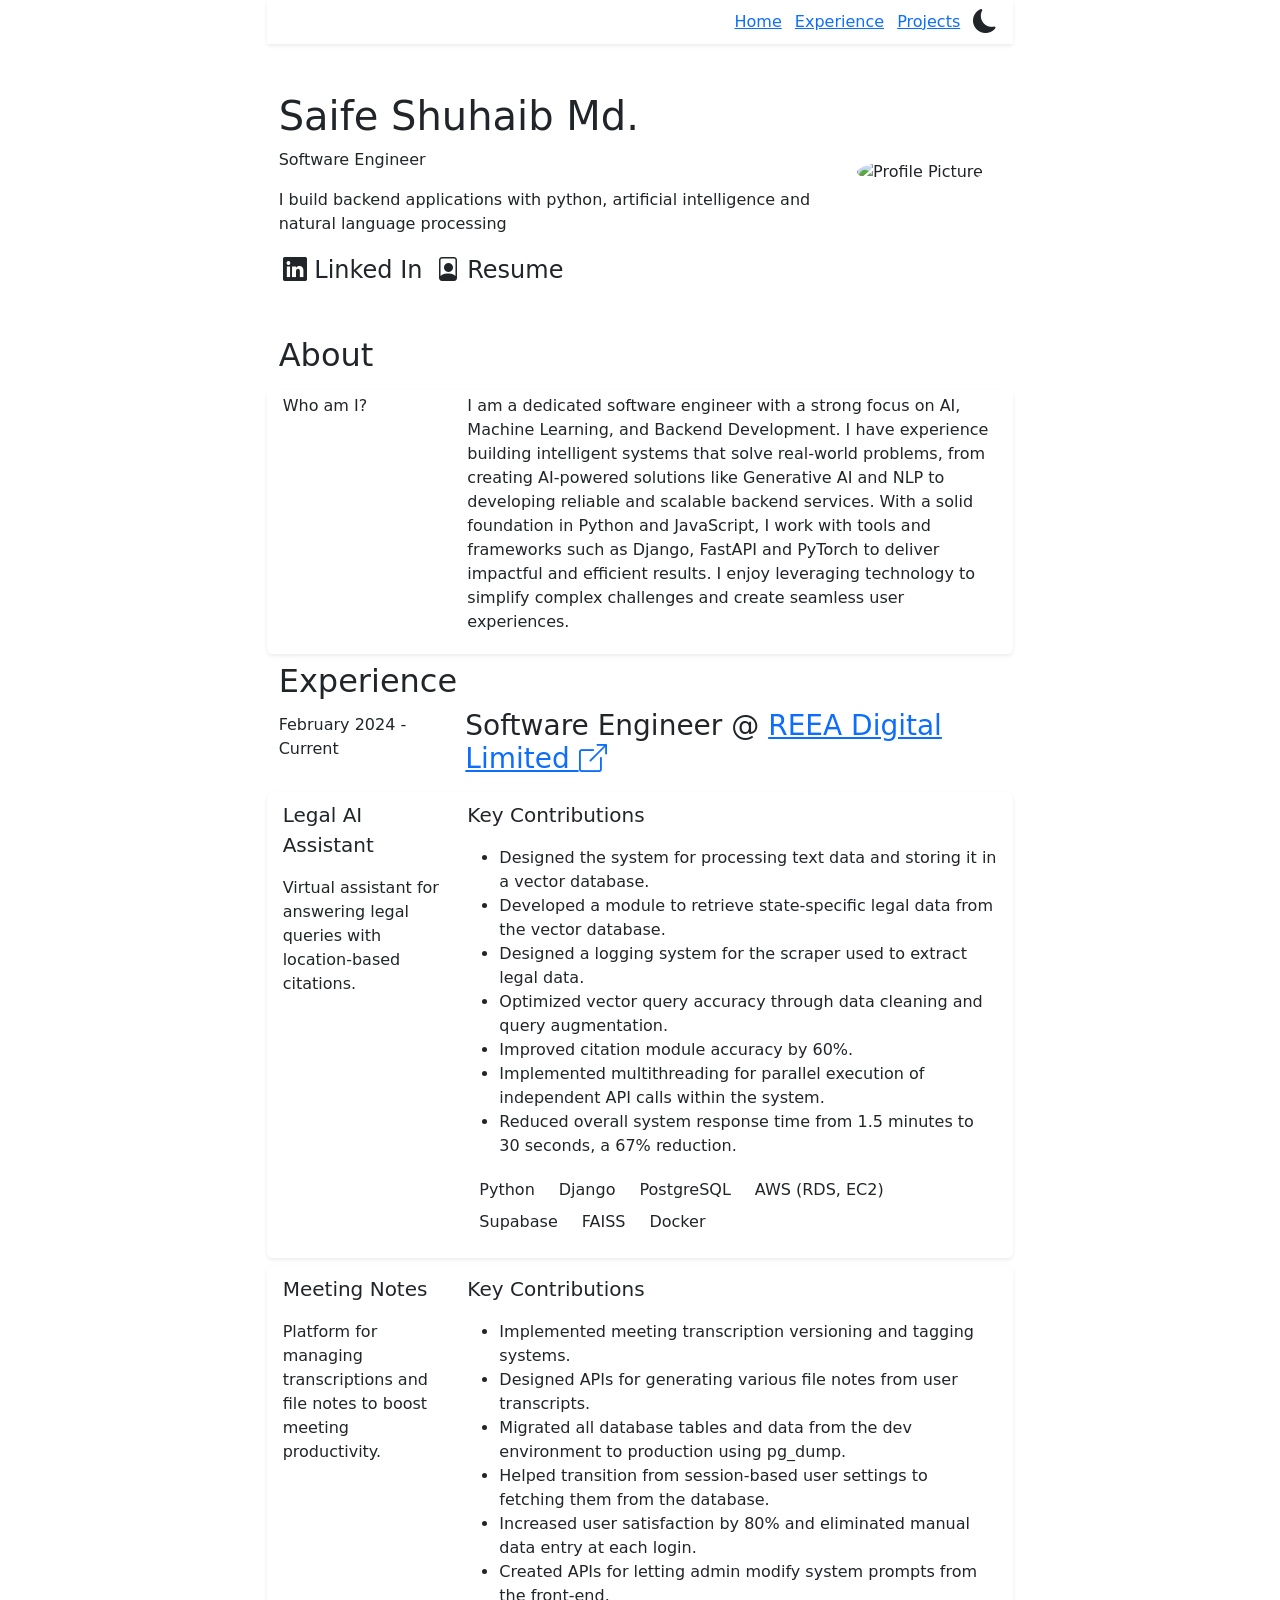
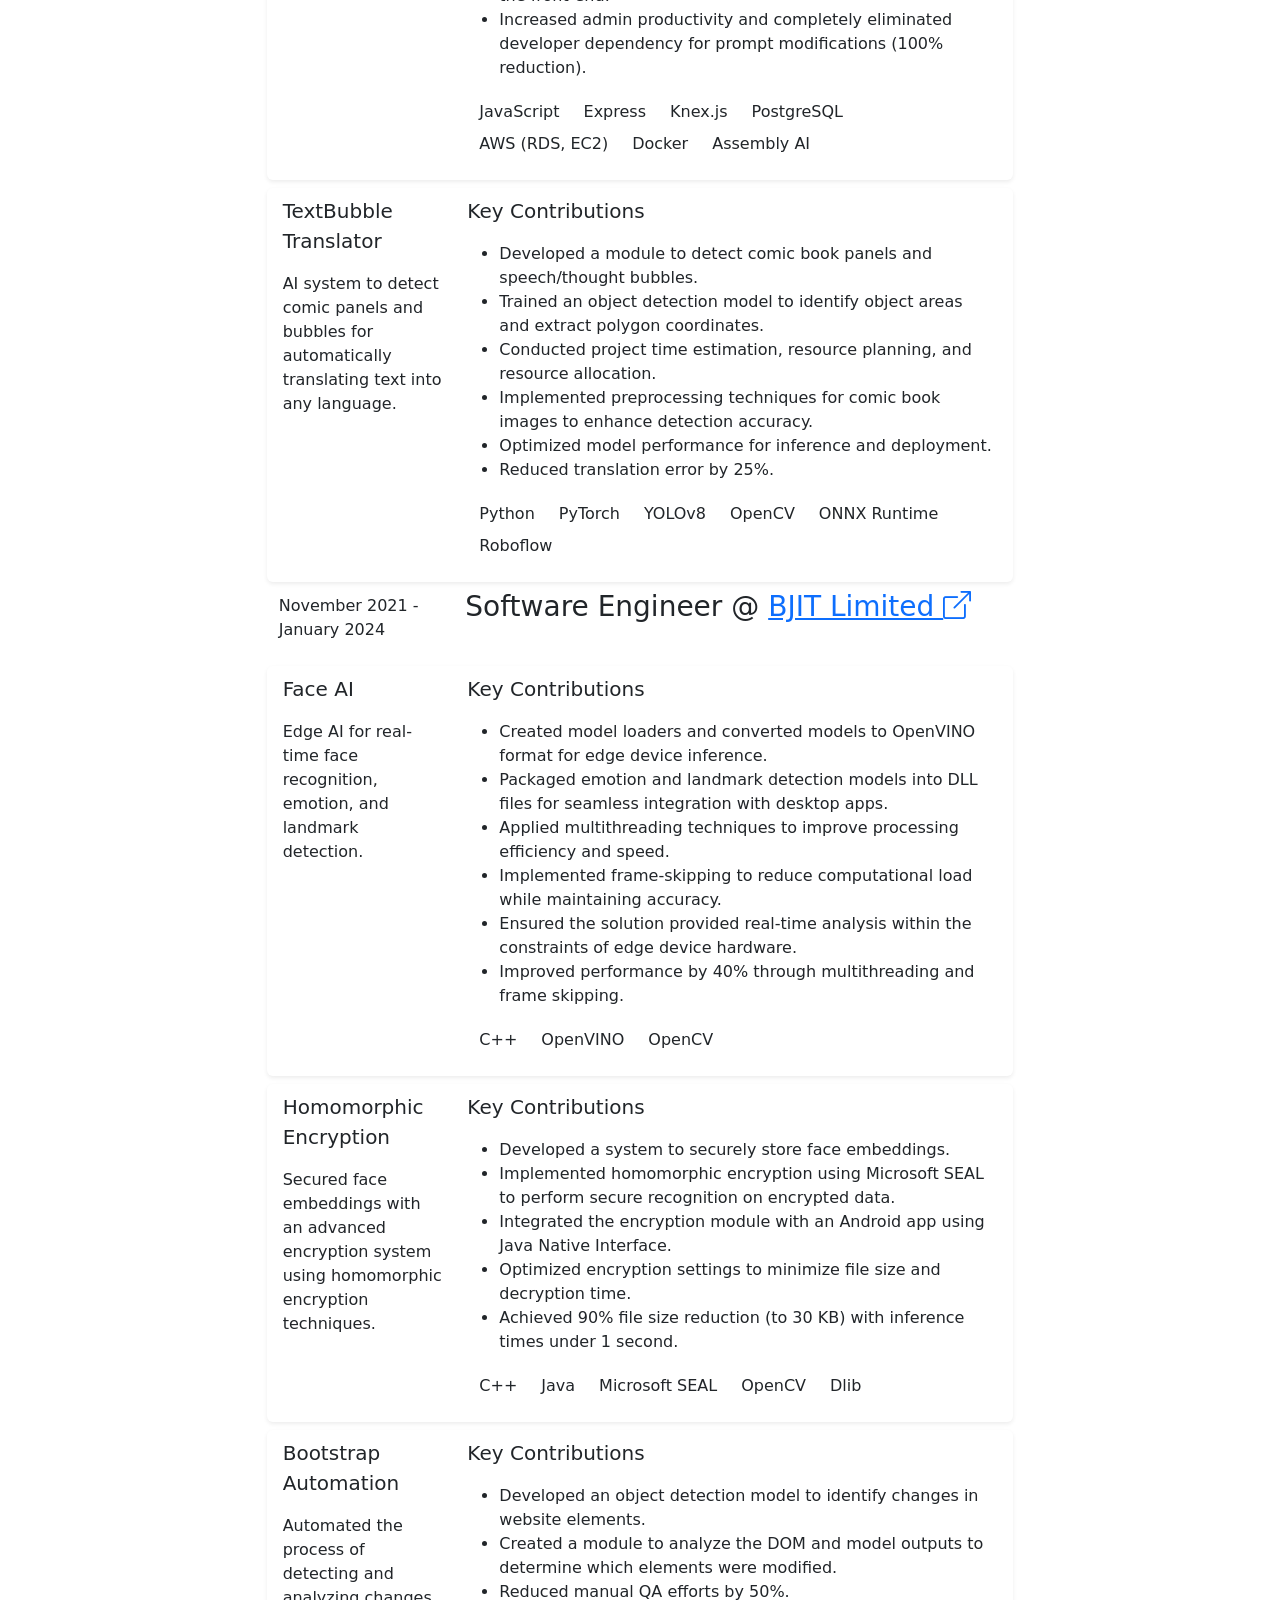
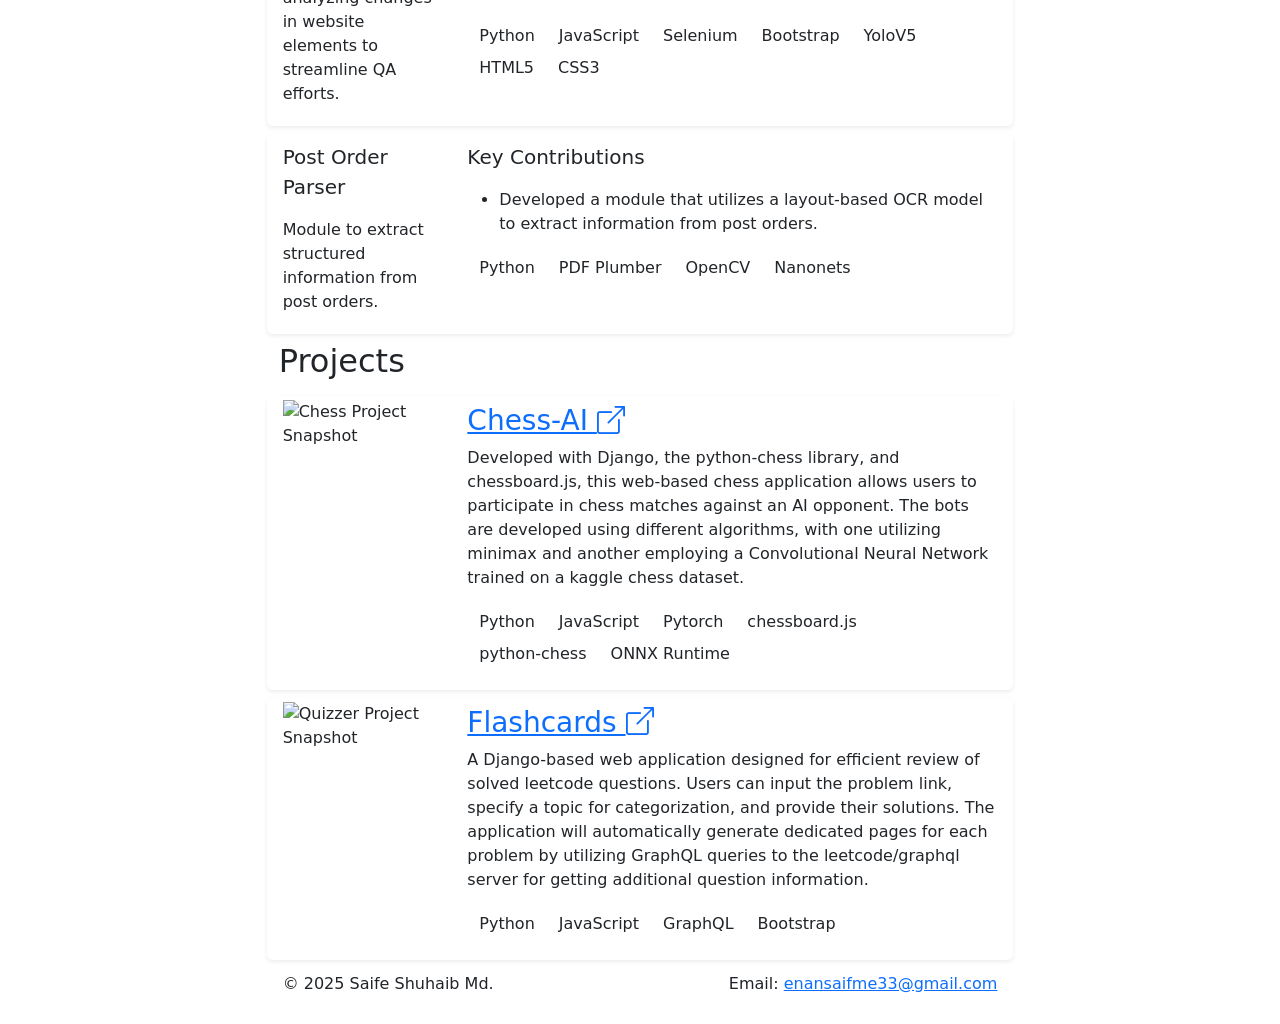
==== index.html @ 14e1316e "changed tech tags" ====
<!DOCTYPE html>
<html lang="en">

<head>
    <meta charset="UTF-8">
    <meta http-equiv="X-UA-Compatible" content="IE=edge">
    <meta name="viewport" content="width=device-width, initial-scale=1.0">
    <meta name="description" content="Saife Shuhaib Md. - Software Engineer specializing in backend applications, AI, and ML.">
    <meta name="keywords" content="Saife Shuhaib Md, Software Engineer, Python, AI, Machine Learning, Backend Development">
    <title>Saife Shuhaib Md.</title>
    <link rel="preconnect" href="https://fonts.googleapis.com">
    <link rel="preconnect" href="https://fonts.gstatic.com" crossorigin>
    <link href="https://fonts.googleapis.com/css2?family=Space+Grotesk:wght@300..700&display=swap" rel="stylesheet">
    <link href="https://cdn.jsdelivr.net/npm/bootstrap@5.3.0/dist/css/bootstrap.min.css" rel="stylesheet"
        integrity="sha384-9ndCyUaIbzAi2FUVXJi0CjmCapSmO7SnpJef0486qhLnuZ2cdeRhO02iuK6FUUVM" crossorigin="anonymous">
    <link rel="stylesheet" href="https://cdn.jsdelivr.net/npm/bootstrap-icons@1.11.3/font/bootstrap-icons.min.css">
    <link rel="stylesheet" href="static/css/main.css">
    <link rel="stylesheet" href="static/css/animations.css">
    <link rel="shortcut icon" type="image/png" href="static/img/favicon.ico" />
    <script defer src="static/js/app.js"></script>
</head>

<body>
    <div id="home" class="container-fluid col-xl-7">
        <nav class="row sticky-top sticky-nav shadow-sm text-end">
            <div>
                <a class="p-1 link-color link-style" href="#home">Home</a>
                <a class="p-1 link-color link-style" href="#experience">Experience</a>
                <a class="p-1 link-color link-style" href="#projects">Projects</a>
                <a class="p-1 btn border-0 fs-4 link-color" id="dark-side-toggle" titlle="Light Toggle"><i id="toggler-icon" class="bi bi-moon-fill"></i></a>
            </div>
        </nav>
        <!--Landing section-->
        <div class="row pt-5">
            <div class="col">
                <div class="container p-0 h-100 d-flex flex-column justify-content-center align-items-between">
                    <div class="text-start">
                        <h1>Saife Shuhaib Md.</h1>
                        <p>Software Engineer</p>
                        <p>I build backend applications with python, artificial intelligence and natural language processing</p>
                    </div>
                </div>
            </div>
            <div class="col-md-3 col-5">
                <div class="container p-0 h-100 d-flex justify-content-center align-items-center">
                    <div class="frame">
                        <div class="content blur-load" style="background-image: url('static/img/profileimage-min.jpg');">
                            <img src="static/img/profileimage.jpg" alt="Profile Picture" height="100%"
                                width="100%" class="rounded-circle">
                        </div>
                    </div>
                </div>
            </div>
        </div>
        <div class="row pb-5">
            <div>
                <a class="btn p-0 m-0 border-0 fs-4 link-color" href="https://www.linkedin.com/in/enansaif/"
                    title="Linked In"><span class="p-1 link-color link-style"><i
                            class="bi bi-linkedin"></i> Linked In</span></a>
                <a class="btn p-0 m-0 border-0 fs-4 link-color" href="static/pdf/resume.pdf" title="Resume"><span
                        class="p-1 link-color link-style"><i class="bi bi-file-person"></i> Resume</span></a>
            </div>
        </div>
        <div class="row text-start">
            <h2>About</h2>
        </div>
        <div class="row slidein-card rounded shadow-sm my-2 p-1">
            <div class="col-xl-3">
                <p>Who am I?</p>
            </div>
            <div class="col">
                <p>
                    I am a dedicated software engineer with a strong focus on AI, Machine Learning, and Backend Development. 
                    I have experience building intelligent systems that solve real-world problems, from creating AI-powered 
                    solutions like Generative AI and NLP to developing reliable and scalable backend services. With a solid 
                    foundation in Python and JavaScript, I work with tools and frameworks such as Django, FastAPI and PyTorch 
                    to deliver impactful and efficient results. I enjoy leveraging technology to simplify complex challenges 
                    and create seamless user experiences.
                </p>
            </div>
        </div>
        <div class="row text-start">
            <h2 id="experience">Experience</h2>
        </div>
        <div class="row">
            <div class="col-xl-3">
                <p class="pt-1">February 2024 - Current</p>
            </div>
            <div class="col">
                <h3>Software Engineer @ <a href="https://www.reea.net/" class="link-color link-style">REEA
                        Digital Limited <i class="bi bi-box-arrow-up-right"></i></a></h3>
            </div>
        </div>
        <div class="row slidein-card rounded shadow-sm my-2 p-1">
            <div class="col-xl-3">
                <p class="pt-1 lead"><b>Legal AI Assistant</b></p>
                <p>Virtual assistant for answering legal queries with location-based citations.</p>
            </div>
            <div class="col">
                <p class="pt-1 lead"><b>Key Contributions</b></p>
                <ul>
                    <li>Designed the system for processing text data and storing it in a vector database.</li>
                    <li>Developed a module to retrieve state-specific legal data from the vector database.</li>
                    <li>Designed a logging system for the scraper used to extract legal data.</li>
                    <li>Optimized vector query accuracy through data cleaning and query augmentation.</li>
                    <li>Improved citation module accuracy by 60%.</li>
                    <li>Implemented multithreading for parallel execution of independent API calls within the system.</li>
                    <li>Reduced overall system response time from 1.5 minutes to 30 seconds, a 67% reduction.</li>
                </ul>
                <ul class="p-0 list-unstyled d-flex flex-wrap">
                    <li class="rounded-item rounded-pill px-2 m-1">Python</li>
                    <li class="rounded-item rounded-pill px-2 m-1">Django</li>
                    <li class="rounded-item rounded-pill px-2 m-1">PostgreSQL</li>
                    <li class="rounded-item rounded-pill px-2 m-1">AWS (RDS, EC2)</li>
                    <li class="rounded-item rounded-pill px-2 m-1">Supabase</li>
                    <li class="rounded-item rounded-pill px-2 m-1">FAISS</li>
                    <li class="rounded-item rounded-pill px-2 m-1">Docker</li>
                </ul>
            </div>
        </div>
        <div class="row slidein-card rounded shadow-sm my-2 p-1">
            <div class="col-xl-3">
                <p class="pt-1 lead"><b>Meeting Notes</b></p>
                <p>Platform for managing transcriptions and file notes to boost meeting productivity.</p>
            </div>
            <div class="col">
                <p class="pt-1 lead"><b>Key Contributions</b></p>
                <ul>
                    <li>Implemented meeting transcription versioning and tagging systems.</li>
                    <li>Designed APIs for generating various file notes from user transcripts.</li>
                    <li>Migrated all database tables and data from the dev environment to production using pg_dump.</li>
                    <li>Helped transition from session-based user settings to fetching them from the database.</li>
                    <li>Increased user satisfaction by 80% and eliminated manual data entry at each login.</li>
                    <li>Created APIs for letting admin modify system prompts from the front-end.</li>
                    <li>Increased admin productivity and completely eliminated developer dependency for prompt modifications (100% reduction).</li>
                </ul>
                <ul class="p-0 list-unstyled d-flex flex-wrap">
                    <li class="rounded-item rounded-pill px-2 m-1">JavaScript</li>
                    <li class="rounded-item rounded-pill px-2 m-1">Express</li>
                    <li class="rounded-item rounded-pill px-2 m-1">Knex.js</li>
                    <li class="rounded-item rounded-pill px-2 m-1">PostgreSQL</li>
                    <li class="rounded-item rounded-pill px-2 m-1">AWS (RDS, EC2)</li>
                    <li class="rounded-item rounded-pill px-2 m-1">Docker</li>
                    <li class="rounded-item rounded-pill px-2 m-1">Assembly AI</li>
                </ul>
            </div>
        </div>
        <div class="row slidein-card rounded shadow-sm my-2 p-1">
            <div class="col-xl-3">
                <p class="pt-1 lead"><b>TextBubble Translator</b></p>
                <p>AI system to detect comic panels and bubbles for automatically translating text into any language.</p>
            </div>
            <div class="col">
                <p class="pt-1 lead"><b>Key Contributions</b></p>
                <ul>
                    <li>Developed a module to detect comic book panels and speech/thought bubbles.</li>
                    <li>Trained an object detection model to identify object areas and extract polygon coordinates.</li>
                    <li>Conducted project time estimation, resource planning, and resource allocation.</li>
                    <li>Implemented preprocessing techniques for comic book images to enhance detection accuracy.</li>
                    <li>Optimized model performance for inference and deployment.</li>
                    <li>Reduced translation error by 25%.</li>
                </ul>
                <ul class="p-0 list-unstyled d-flex flex-wrap">
                    <li class="rounded-item rounded-pill px-2 m-1">Python</li>
                    <li class="rounded-item rounded-pill px-2 m-1">PyTorch</li>
                    <li class="rounded-item rounded-pill px-2 m-1">YOLOv8</li>
                    <li class="rounded-item rounded-pill px-2 m-1">OpenCV</li>
                    <li class="rounded-item rounded-pill px-2 m-1">ONNX Runtime</li>
                    <li class="rounded-item rounded-pill px-2 m-1">Roboflow</li>
                </ul>
            </div>
        </div>
        <div class="row">
            <div class="col-xl-3">
                <p class="pt-1">November 2021 - January 2024</p>
            </div>
            <div class="col">
                <h3>Software Engineer @ <a href="https://bjitgroup.com/" class="link-color link-style">BJIT
                        Limited <i class="bi bi-box-arrow-up-right"></i></a></h3>
            </div>
        </div>
        <div class="row slidein-card rounded shadow-sm my-2 p-1">
            <div class="col-xl-3">
                <p class="pt-1 lead"><b>Face AI</b></p>
                <p>Edge AI for real-time face recognition, emotion, and landmark detection.</p>
            </div>
            <div class="col">
                <p class="pt-1 lead"><b>Key Contributions</b></p>
                <ul>
                    <li>Created model loaders and converted models to OpenVINO format for edge device inference.</li>
                    <li>Packaged emotion and landmark detection models into DLL files for seamless integration with desktop apps.</li>
                    <li>Applied multithreading techniques to improve processing efficiency and speed.</li>
                    <li>Implemented frame-skipping to reduce computational load while maintaining accuracy.</li>
                    <li>Ensured the solution provided real-time analysis within the constraints of edge device hardware.</li>
                    <li>Improved performance by 40% through multithreading and frame skipping.</li>
                </ul>
                <ul class="p-0 list-unstyled d-flex flex-wrap">
                    <li class="rounded-item rounded-pill px-2 m-1">C++</li>
                    <li class="rounded-item rounded-pill px-2 m-1">OpenVINO</li>
                    <li class="rounded-item rounded-pill px-2 m-1">OpenCV</li>
                </ul>
            </div>
        </div>
        <div class="row slidein-card rounded shadow-sm my-2 p-1">
            <div class="col-xl-3">
                <p class="pt-1 lead"><b>Homomorphic Encryption</b></p>
                <p>Secured face embeddings with an advanced encryption system using homomorphic encryption techniques.</p>
            </div>
            <div class="col">
                <p class="pt-1 lead"><b>Key Contributions</b></p>
                <ul>
                    <li>Developed a system to securely store face embeddings.</li>
                    <li>Implemented homomorphic encryption using Microsoft SEAL to perform secure recognition on encrypted data.</li>
                    <li>Integrated the encryption module with an Android app using Java Native Interface.</li>
                    <li>Optimized encryption settings to minimize file size and decryption time.</li>
                    <li>Achieved 90% file size reduction (to 30 KB) with inference times under 1 second.</li>
                </ul>
                <ul class="p-0 list-unstyled d-flex flex-wrap">
                    <li class="rounded-item rounded-pill px-2 m-1">C++</li>
                    <li class="rounded-item rounded-pill px-2 m-1">Java</li>
                    <li class="rounded-item rounded-pill px-2 m-1">Microsoft SEAL</li>
                    <li class="rounded-item rounded-pill px-2 m-1">OpenCV</li>
                    <li class="rounded-item rounded-pill px-2 m-1">Dlib</li>
                </ul>
            </div>
        </div>
        <div class="row slidein-card rounded shadow-sm my-2 p-1">
            <div class="col-xl-3">
                <p class="pt-1 lead"><b>Bootstrap Automation</b></p>
                <p>Automated the process of detecting and analyzing changes in website elements to streamline QA efforts.</p>
            </div>
            <div class="col">
                <p class="pt-1 lead"><b>Key Contributions</b></p>
                <ul>
                    <li>Developed an object detection model to identify changes in website elements.</li>
                    <li>Created a module to analyze the DOM and model outputs to determine which elements were modified.</li>
                    <li>Reduced manual QA efforts by 50%.</li>
                </ul>
                <ul class="p-0 list-unstyled d-flex flex-wrap">
                    <li class="rounded-item rounded-pill px-2 m-1">Python</li>
                    <li class="rounded-item rounded-pill px-2 m-1">JavaScript</li>
                    <li class="rounded-item rounded-pill px-2 m-1">Selenium</li>
                    <li class="rounded-item rounded-pill px-2 m-1">Bootstrap</li>
                    <li class="rounded-item rounded-pill px-2 m-1">YoloV5</li>
                    <li class="rounded-item rounded-pill px-2 m-1">HTML5</li>
                    <li class="rounded-item rounded-pill px-2 m-1">CSS3</li>
                </ul>
            </div>
        </div>
        <div class="row slidein-card rounded shadow-sm my-2 p-1">
            <div class="col-xl-3">
                <p class="pt-1 lead"><b>Post Order Parser</b></p>
                <p>Module to extract structured information from post orders.</p>
            </div>
            <div class="col">
                <p class="pt-1 lead"><b>Key Contributions</b></p>
                <ul>
                    <li>Developed a module that utilizes a layout-based OCR model to extract information from post orders.</li>
                </ul>
                <ul class="p-0 list-unstyled d-flex flex-wrap">
                    <li class="rounded-item rounded-pill px-2 m-1">Python</li>
                    <li class="rounded-item rounded-pill px-2 m-1">PDF Plumber</li>
                    <li class="rounded-item rounded-pill px-2 m-1">OpenCV</li>
                    <li class="rounded-item rounded-pill px-2 m-1">Nanonets</li>
                </ul>
            </div>
        </div>    
        <div class="row text-start">
            <h2 id="projects">Projects</h2>
        </div>
        <div class="row slidein-card rounded shadow-sm my-2 p-1">
            <div class="col-sm-3">
                <img src="static/img/chessboard.png" alt="Chess Project Snapshot" width="100%"
                    height="auto">
            </div>
            <div class="col">
                <h3 class="pt-1"><a class="link-color link-style" href="https://github.com/enansaif/chess_project">Chess-AI <i
                            class="bi bi-box-arrow-up-right"></i></a></h3>
                <p>
                    Developed with Django, the python-chess library, and chessboard.js, this web-based chess application
                    allows users to participate in chess matches against an AI opponent. The bots are developed using
                    different algorithms, with one utilizing minimax and another employing a Convolutional Neural
                    Network trained on a kaggle chess dataset.
                </p>
                <ul class="p-0 list-unstyled d-flex flex-wrap">
                    <li class="rounded-item rounded-pill px-2 m-1">Python</li>
                    <li class="rounded-item rounded-pill px-2 m-1">JavaScript</li>
                    <li class="rounded-item rounded-pill px-2 m-1">Pytorch</li>
                    <li class="rounded-item rounded-pill px-2 m-1">chessboard.js</li>
                    <li class="rounded-item rounded-pill px-2 m-1">python-chess</li>
                    <li class="rounded-item rounded-pill px-2 m-1">ONNX Runtime</li>
                </ul>
            </div>
        </div>
        <div class="row slidein-card rounded shadow-sm my-2 p-1">
            <div class="col-sm-3">
                <img src="static/img/leetquizzer.png" alt="Quizzer Project Snapshot" width="100%"
                    height="auto">
            </div>
            <div class="col">
                <h3 class="pt-1"><a class="link-color link-style" href="https://github.com/enansaif/flashcards">Flashcards <i
                            class="bi bi-box-arrow-up-right"></i></a></h3>
                <p>
                    A Django-based web application designed for efficient review of solved leetcode questions. Users can
                    input the problem link, specify a topic for categorization, and provide their solutions. The
                    application will automatically generate dedicated pages for each problem by utilizing GraphQL
                    queries to the leetcode/graphql server for getting additional question information.
                </p>
                <ul class="p-0 list-unstyled d-flex flex-wrap">
                    <li class="rounded-item rounded-pill px-2 m-1">Python</li>
                    <li class="rounded-item rounded-pill px-2 m-1">JavaScript</li>
                    <li class="rounded-item rounded-pill px-2 m-1">GraphQL</li>
                    <li class="rounded-item rounded-pill px-2 m-1">Bootstrap</li>
                </ul>
            </div>
        </div>
        <footer class="d-flex justify-content-between align-items-center flex-wrap my-2 p-1">
            <p>&copy; 2025 Saife Shuhaib Md.</p>
            <p>
              Email: <a class="link-color link-style" href="mailto:enansaifme33@gmail.com">enansaifme33@gmail.com</a>
            </p>
          </footer>
    </div>
</body>
</html>
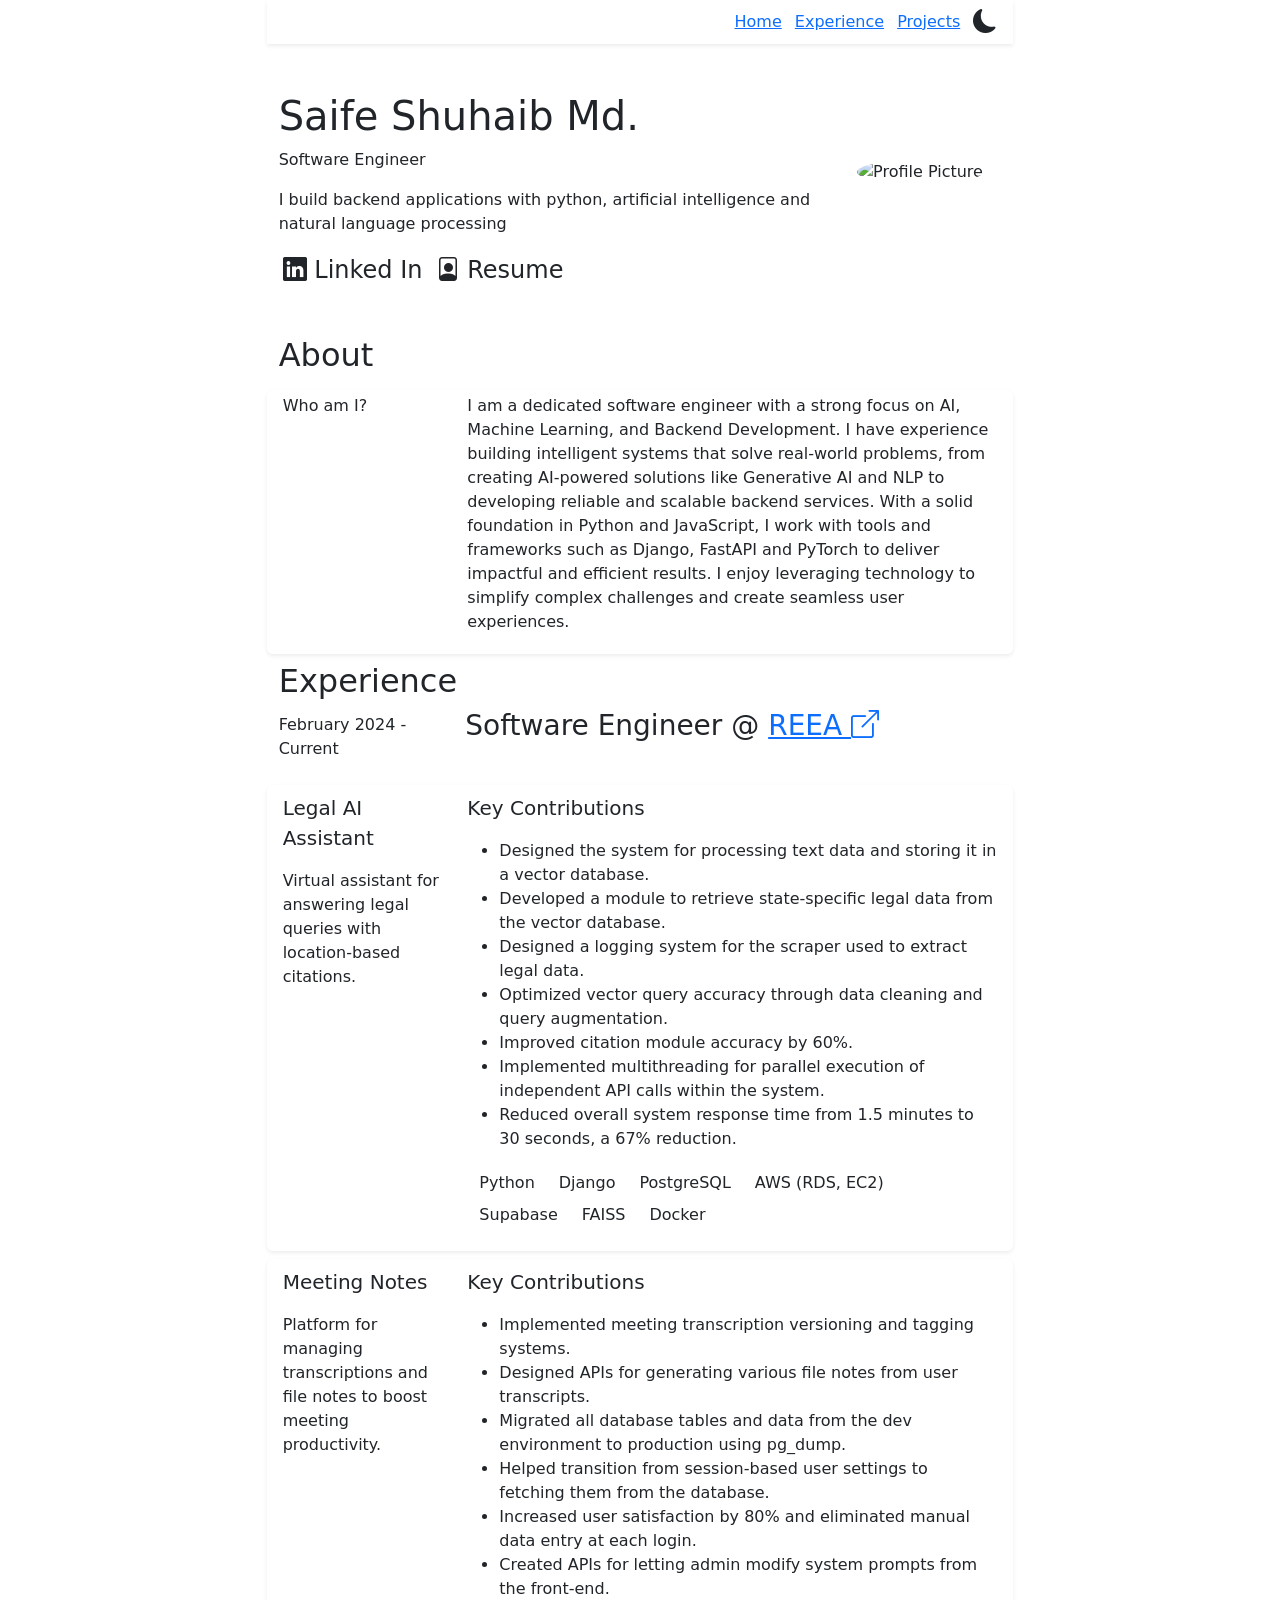
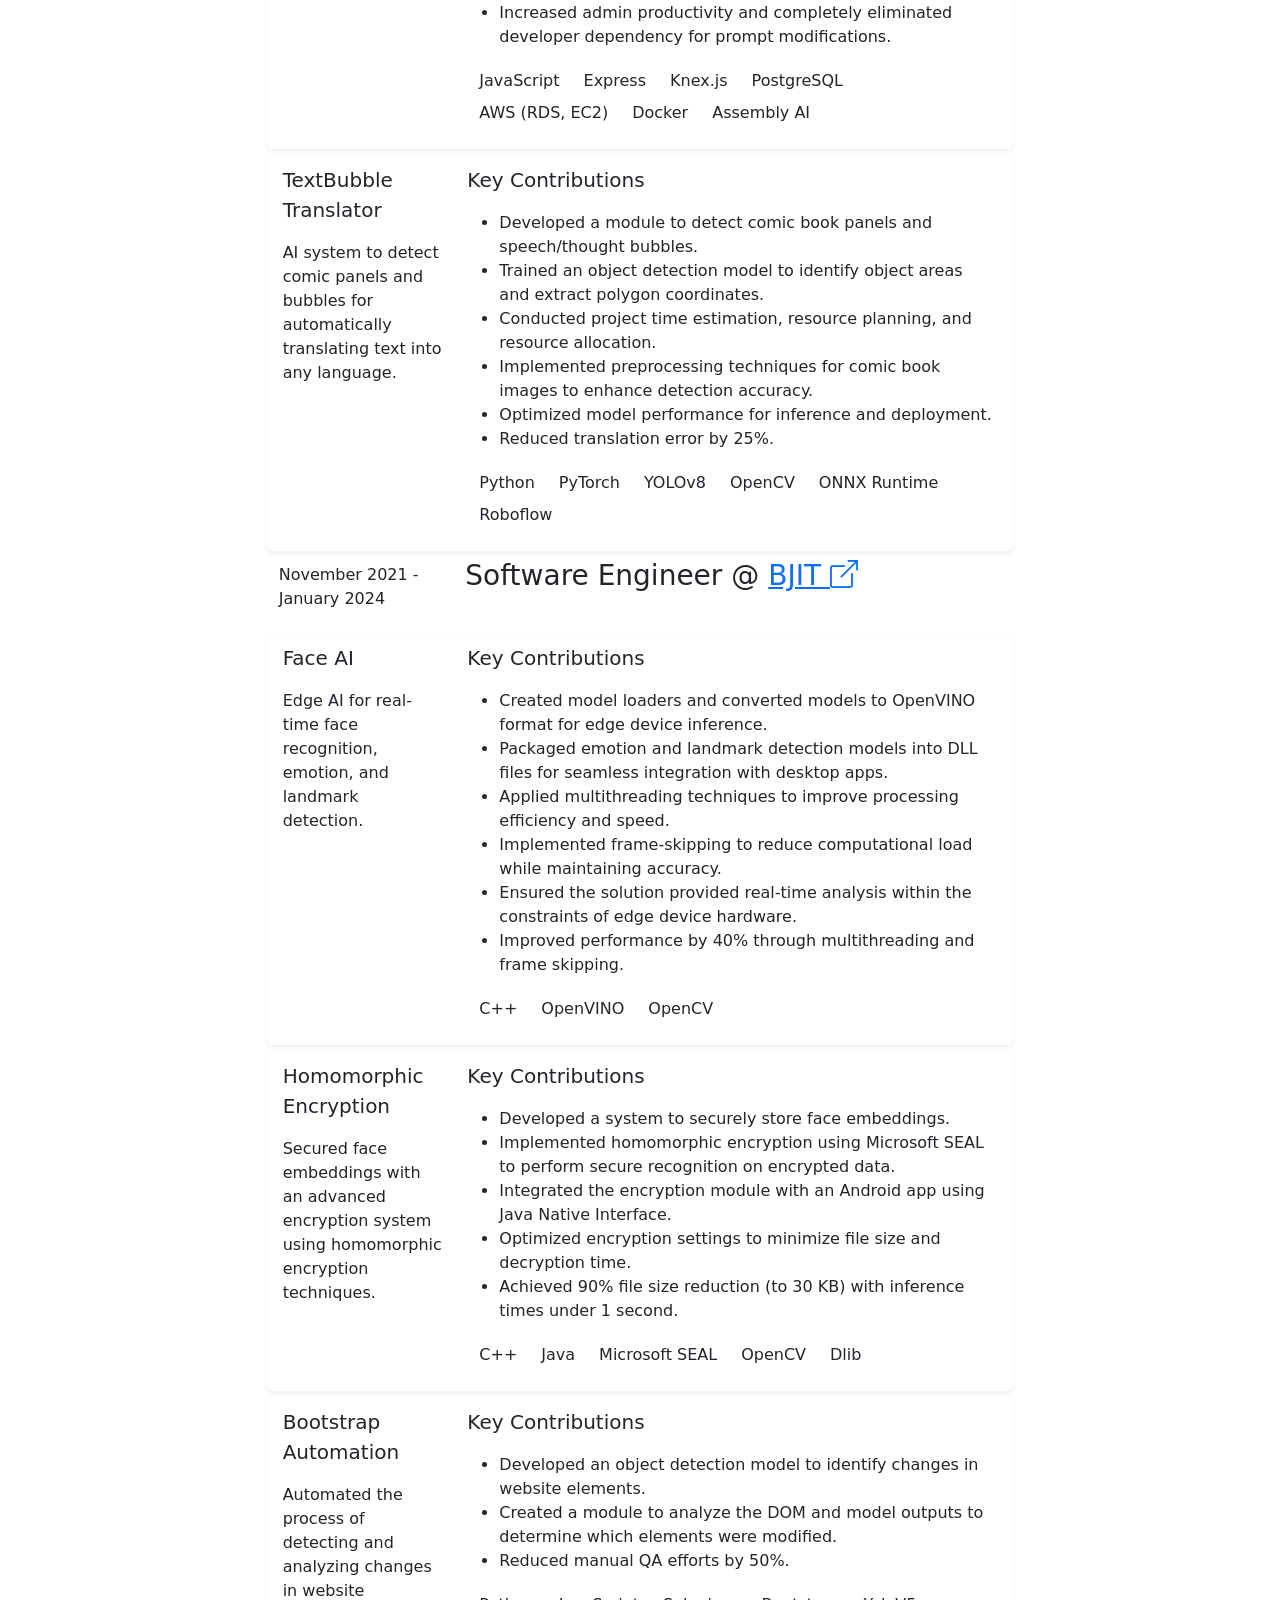
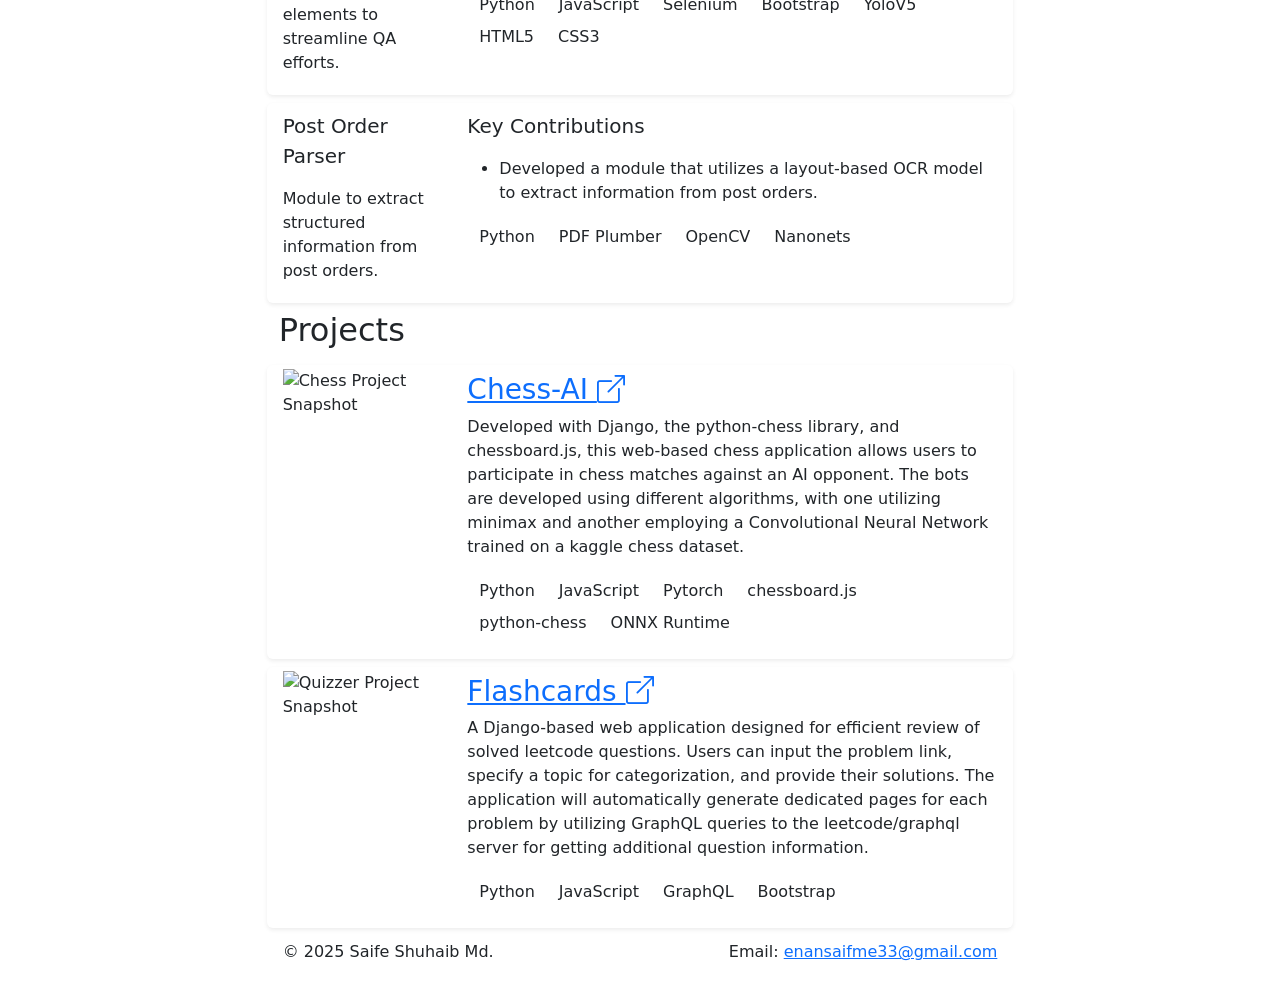
==== commit f909076a: "changed company names to short form" ====
--- a/index.html
+++ b/index.html
@@ -70,11 +70,11 @@
             </div>
             <div class="col">
                 <p>
-                    I am a dedicated software engineer with a strong focus on AI, Machine Learning, and Backend Development. 
-                    I have experience building intelligent systems that solve real-world problems, from creating AI-powered 
-                    solutions like Generative AI and NLP to developing reliable and scalable backend services. With a solid 
-                    foundation in Python and JavaScript, I work with tools and frameworks such as Django, FastAPI and PyTorch 
-                    to deliver impactful and efficient results. I enjoy leveraging technology to simplify complex challenges 
+                    I am a dedicated software engineer with a strong focus on AI, Machine Learning, and Backend Development.
+                    I have experience building intelligent systems that solve real-world problems, from creating AI-powered
+                    solutions like Generative AI and NLP to developing reliable and scalable backend services. With a solid
+                    foundation in Python and JavaScript, I work with tools and frameworks such as Django, FastAPI and PyTorch
+                    to deliver impactful and efficient results. I enjoy leveraging technology to simplify complex challenges
                     and create seamless user experiences.
                 </p>
             </div>
@@ -88,7 +88,7 @@
             </div>
             <div class="col">
                 <h3>Software Engineer @ <a href="https://www.reea.net/" class="link-color link-style">REEA
-                        Digital Limited <i class="bi bi-box-arrow-up-right"></i></a></h3>
+                    <i class="bi bi-box-arrow-up-right"></i></a></h3>
             </div>
         </div>
         <div class="row slidein-card rounded shadow-sm my-2 p-1">
@@ -132,7 +132,7 @@
                     <li>Helped transition from session-based user settings to fetching them from the database.</li>
                     <li>Increased user satisfaction by 80% and eliminated manual data entry at each login.</li>
                     <li>Created APIs for letting admin modify system prompts from the front-end.</li>
-                    <li>Increased admin productivity and completely eliminated developer dependency for prompt modifications (100% reduction).</li>
+                    <li>Increased admin productivity and completely eliminated developer dependency for prompt modifications.</li>
                 </ul>
                 <ul class="p-0 list-unstyled d-flex flex-wrap">
                     <li class="rounded-item rounded-pill px-2 m-1">JavaScript</li>
@@ -176,7 +176,7 @@
             </div>
             <div class="col">
                 <h3>Software Engineer @ <a href="https://bjitgroup.com/" class="link-color link-style">BJIT
-                        Limited <i class="bi bi-box-arrow-up-right"></i></a></h3>
+                    <i class="bi bi-box-arrow-up-right"></i></a></h3>
             </div>
         </div>
         <div class="row slidein-card rounded shadow-sm my-2 p-1">
@@ -264,7 +264,7 @@
                     <li class="rounded-item rounded-pill px-2 m-1">Nanonets</li>
                 </ul>
             </div>
-        </div>    
+        </div>
         <div class="row text-start">
             <h2 id="projects">Projects</h2>
         </div>
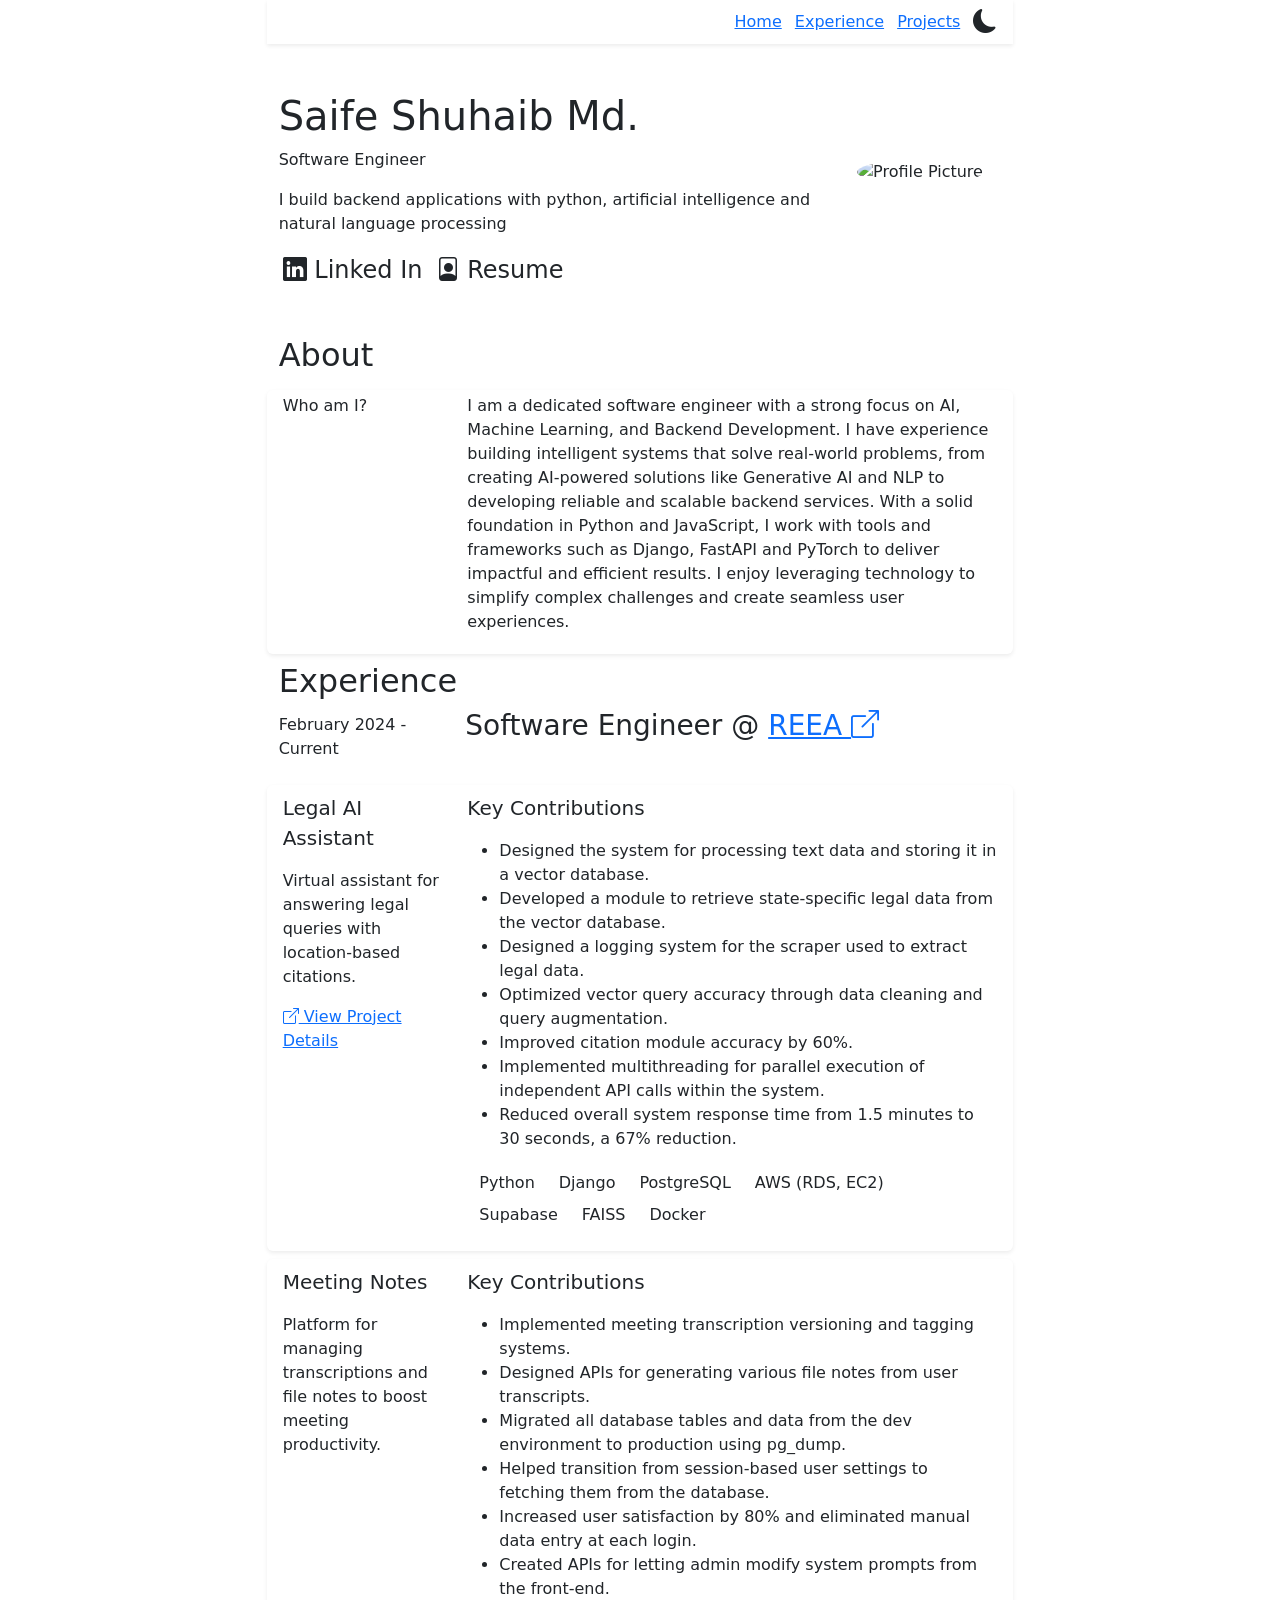
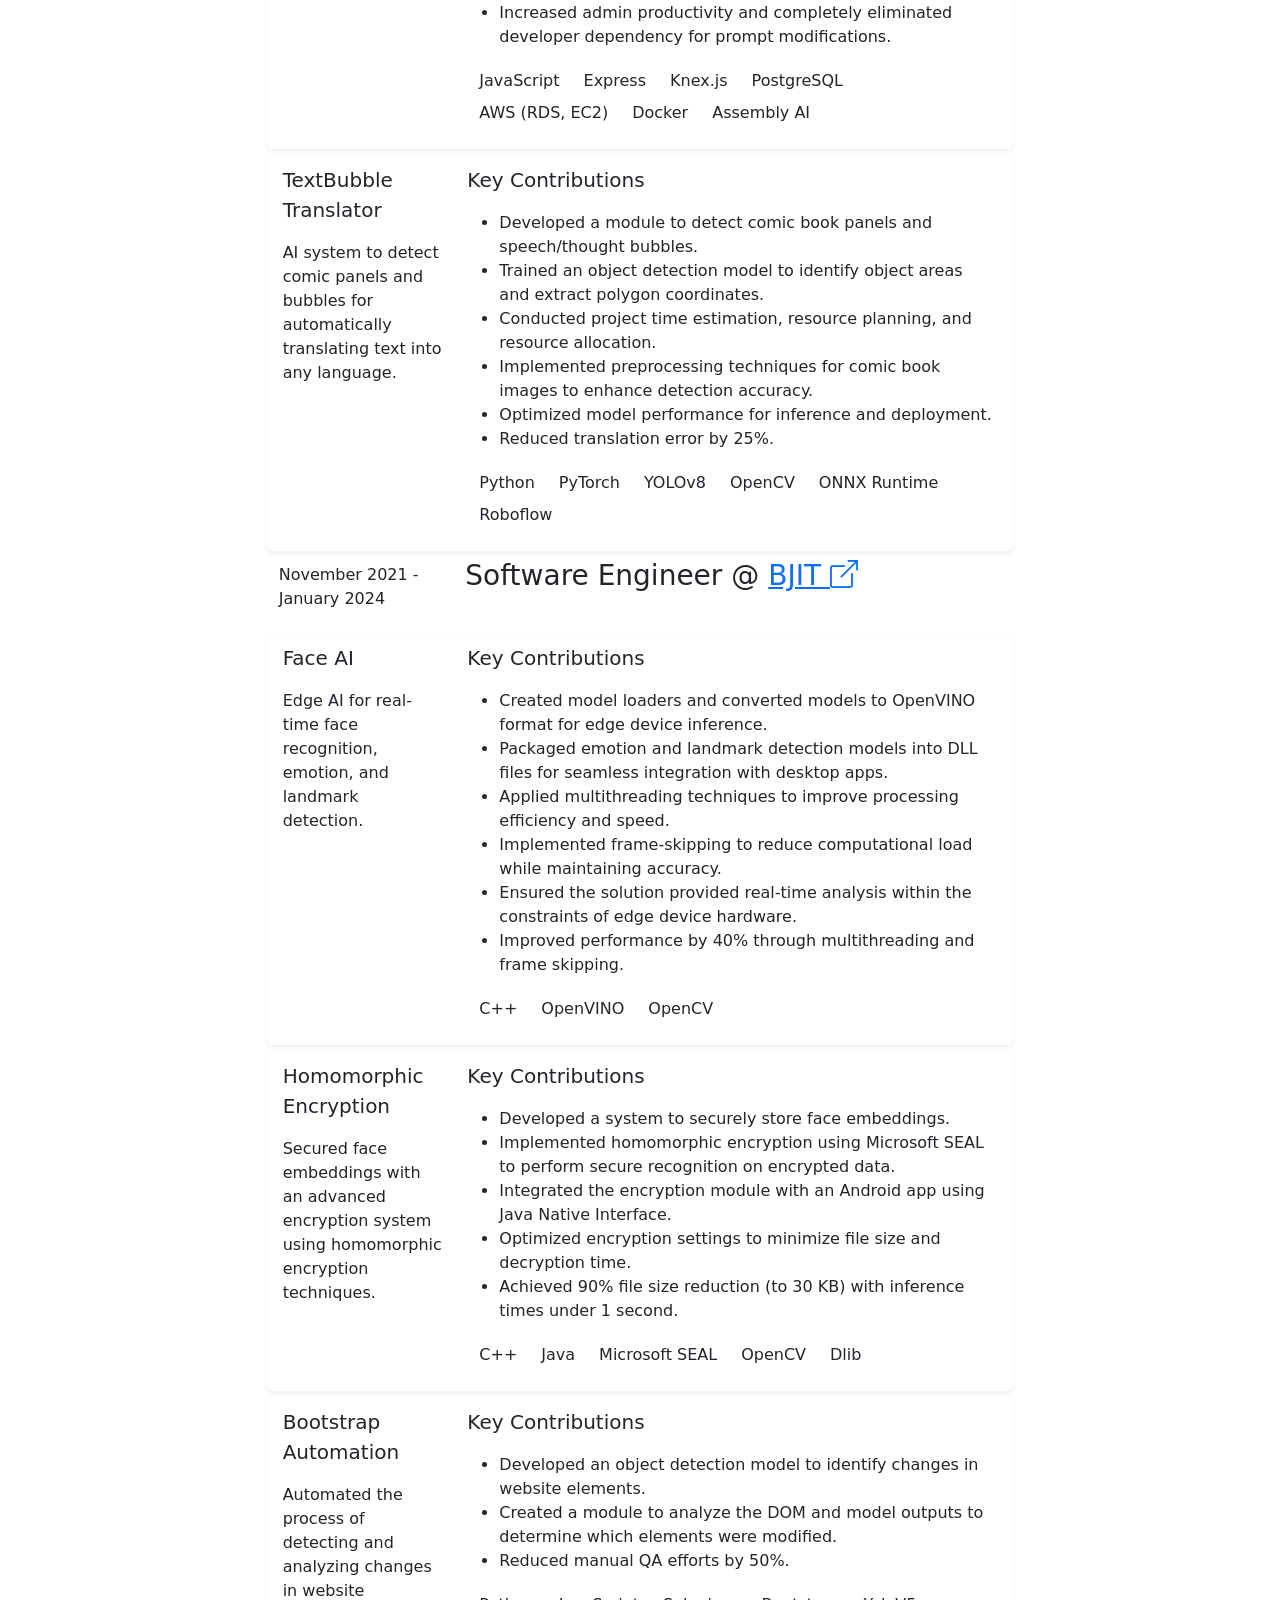
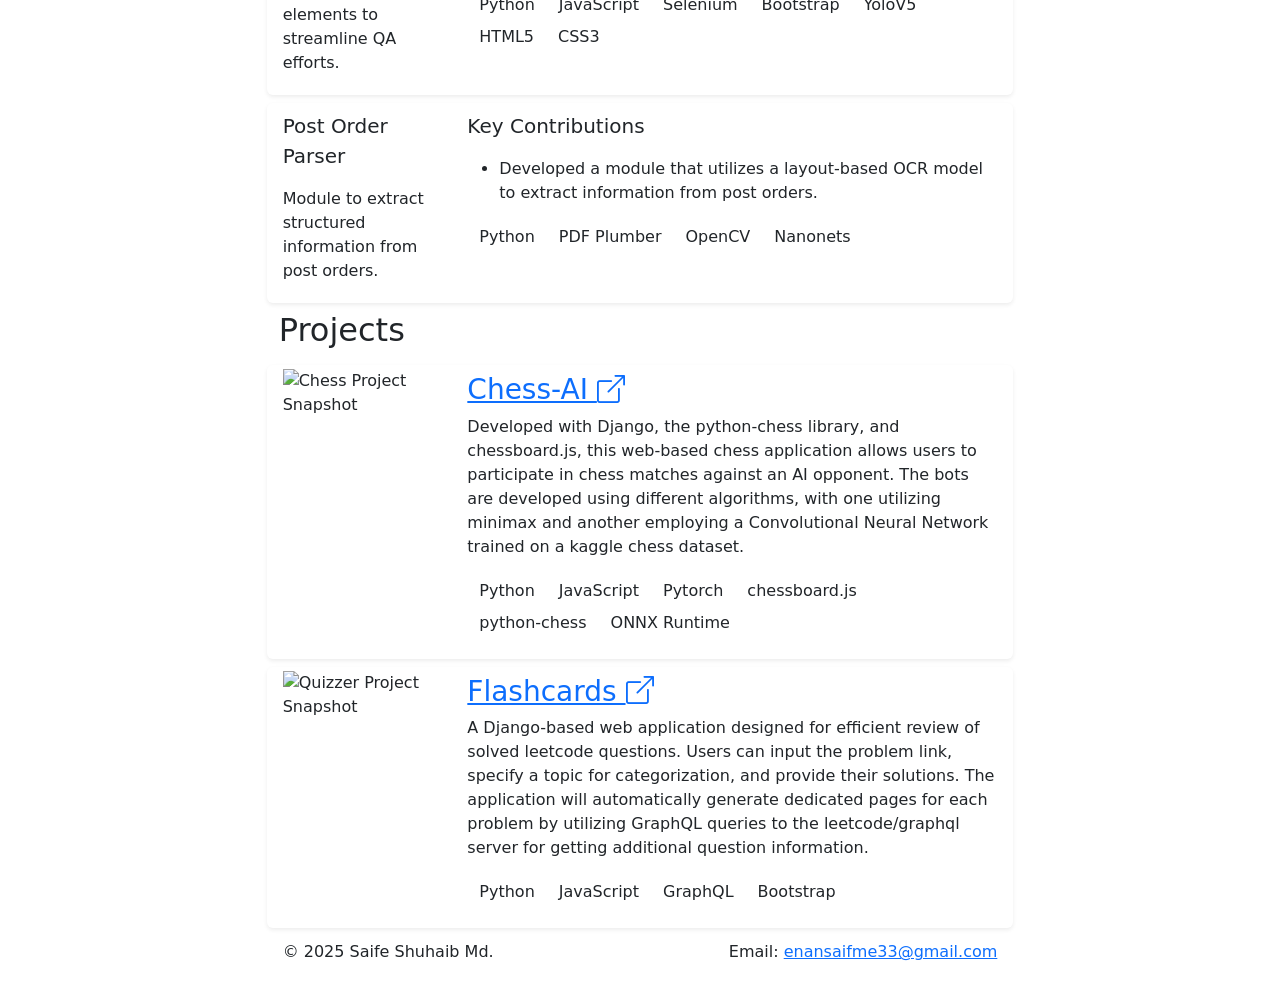
==== commit 31ad45c1: "added project details for legal ai" ====
--- a/index.html
+++ b/index.html
@@ -95,6 +95,9 @@
             <div class="col-xl-3">
                 <p class="pt-1 lead"><b>Legal AI Assistant</b></p>
                 <p>Virtual assistant for answering legal queries with location-based citations.</p>
+                <a href="project-legalai.html" class="link-color link-style">
+                    <i class="bi bi-box-arrow-up-right"></i> View Project Details
+                </a>
             </div>
             <div class="col">
                 <p class="pt-1 lead"><b>Key Contributions</b></p>
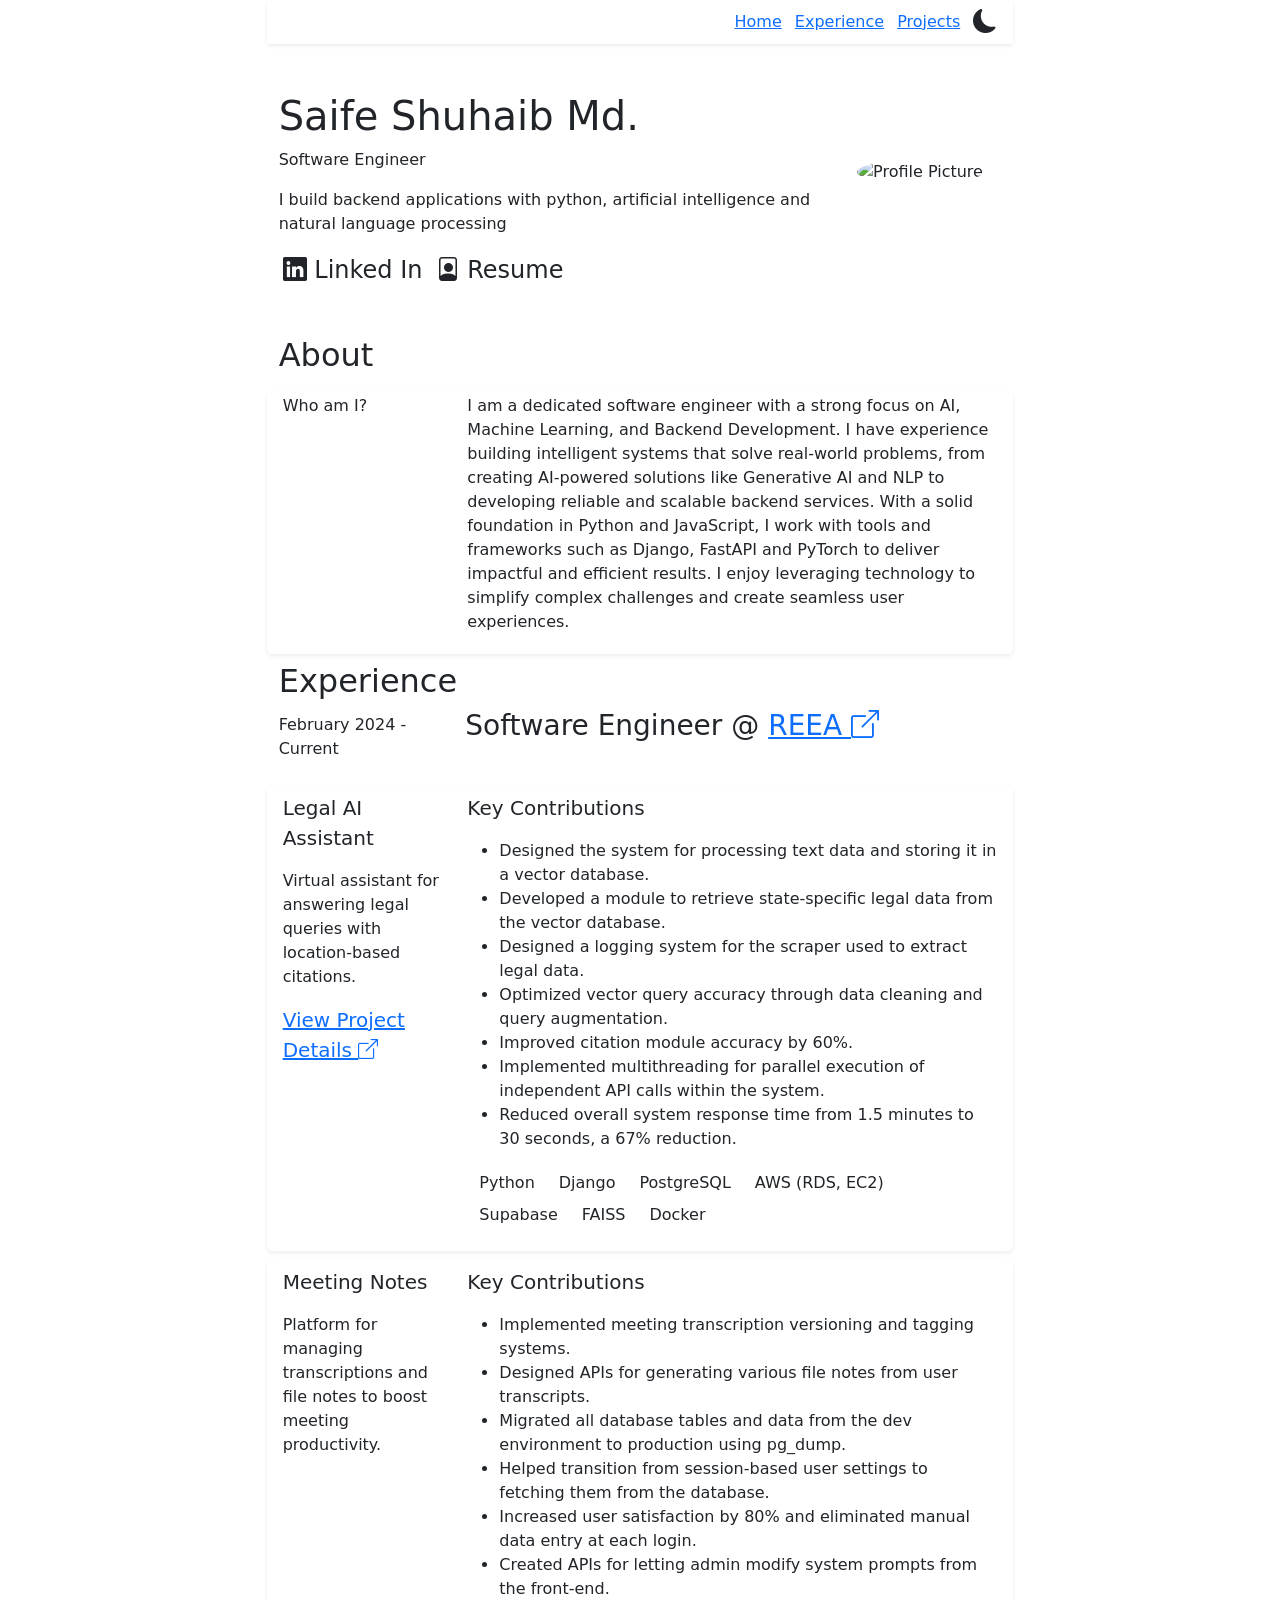
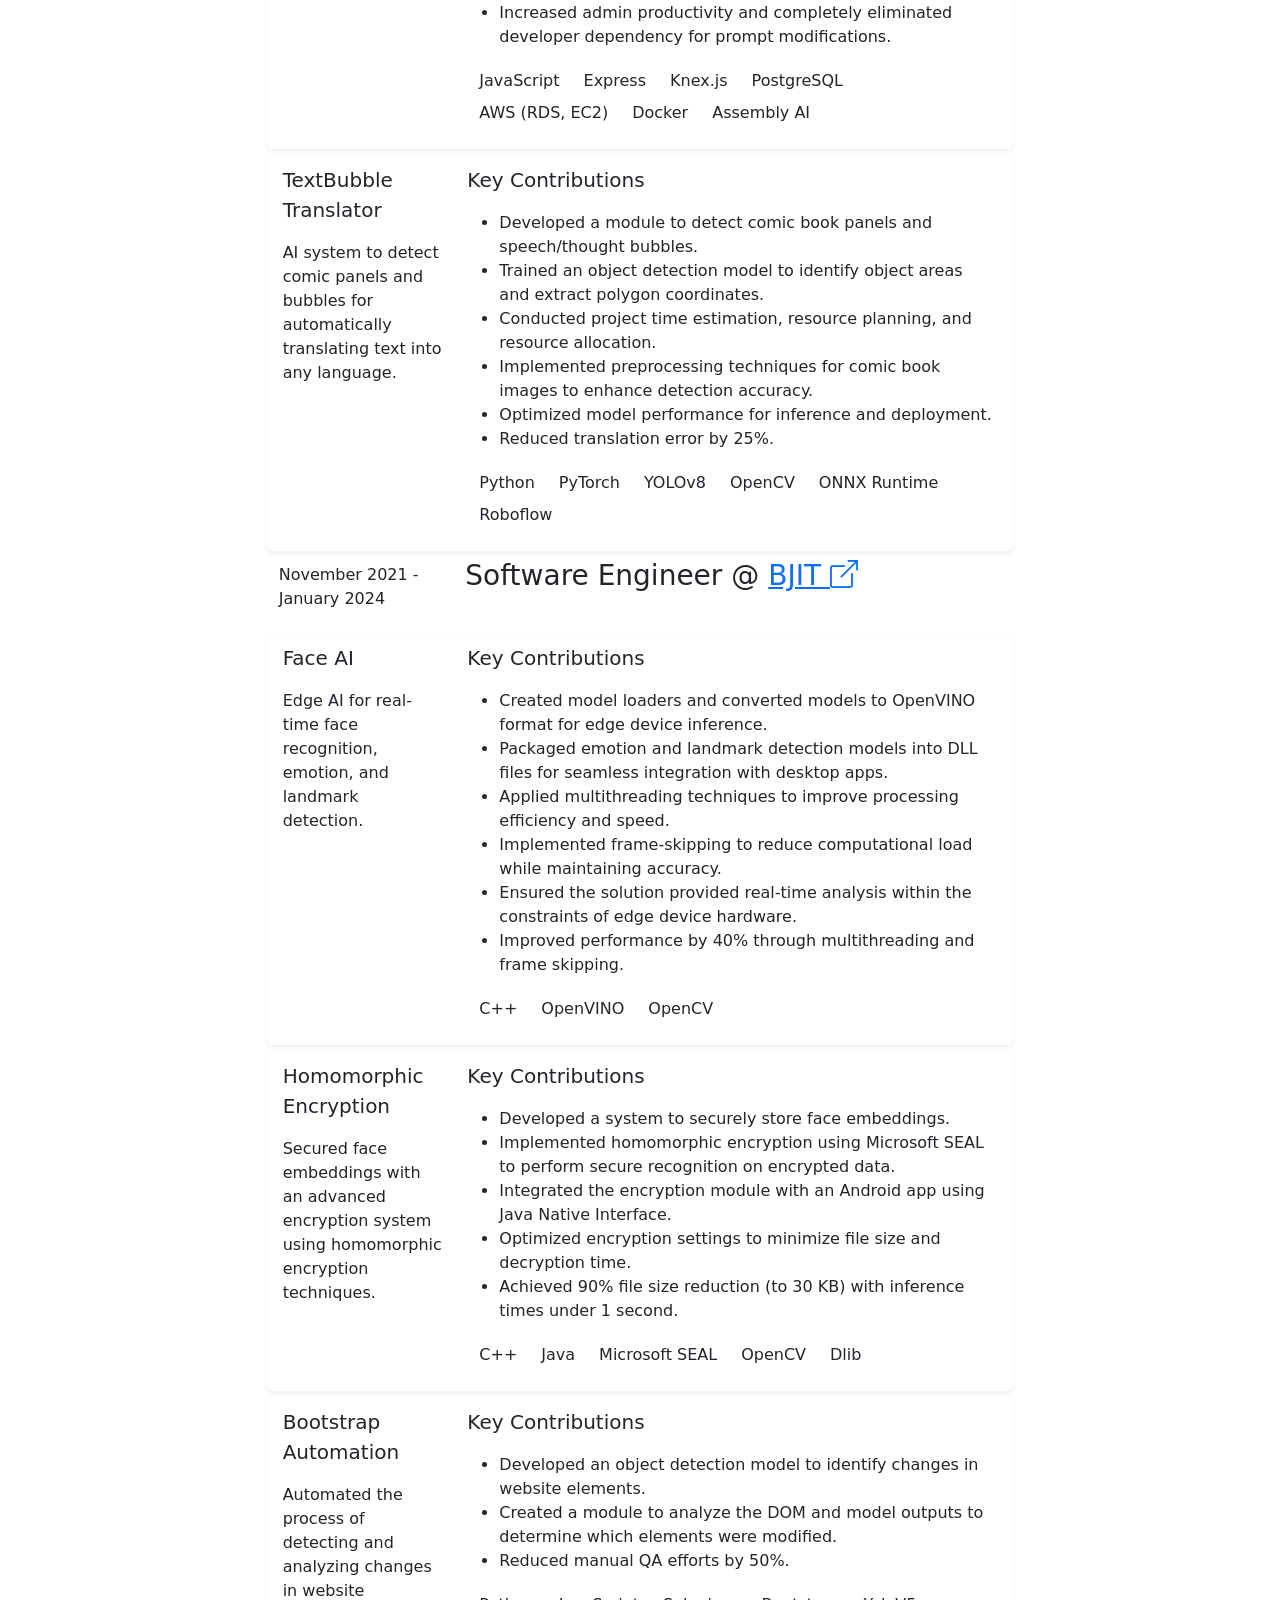
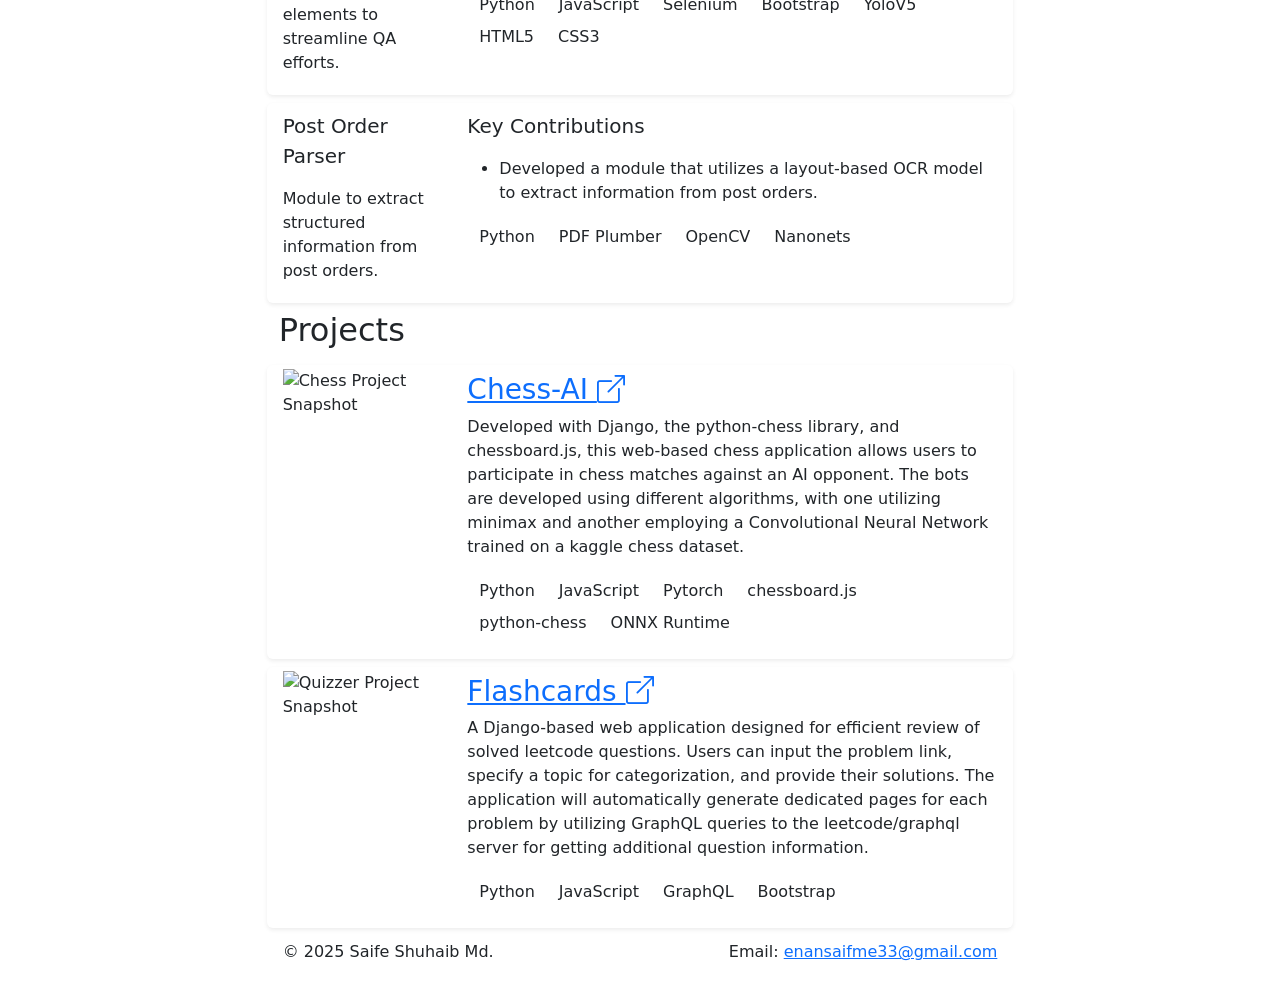
==== commit 47dec991: "added dark mode image to project page" ====
--- a/index.html
+++ b/index.html
@@ -95,8 +95,8 @@
             <div class="col-xl-3">
                 <p class="pt-1 lead"><b>Legal AI Assistant</b></p>
                 <p>Virtual assistant for answering legal queries with location-based citations.</p>
-                <a href="project-legalai.html" class="link-color link-style">
-                    <i class="bi bi-box-arrow-up-right"></i> View Project Details
+                <a href="project-legalai.html" class="link-color link-style lead">
+                    View Project Details <i class="bi bi-box-arrow-up-right"></i>
                 </a>
             </div>
             <div class="col">
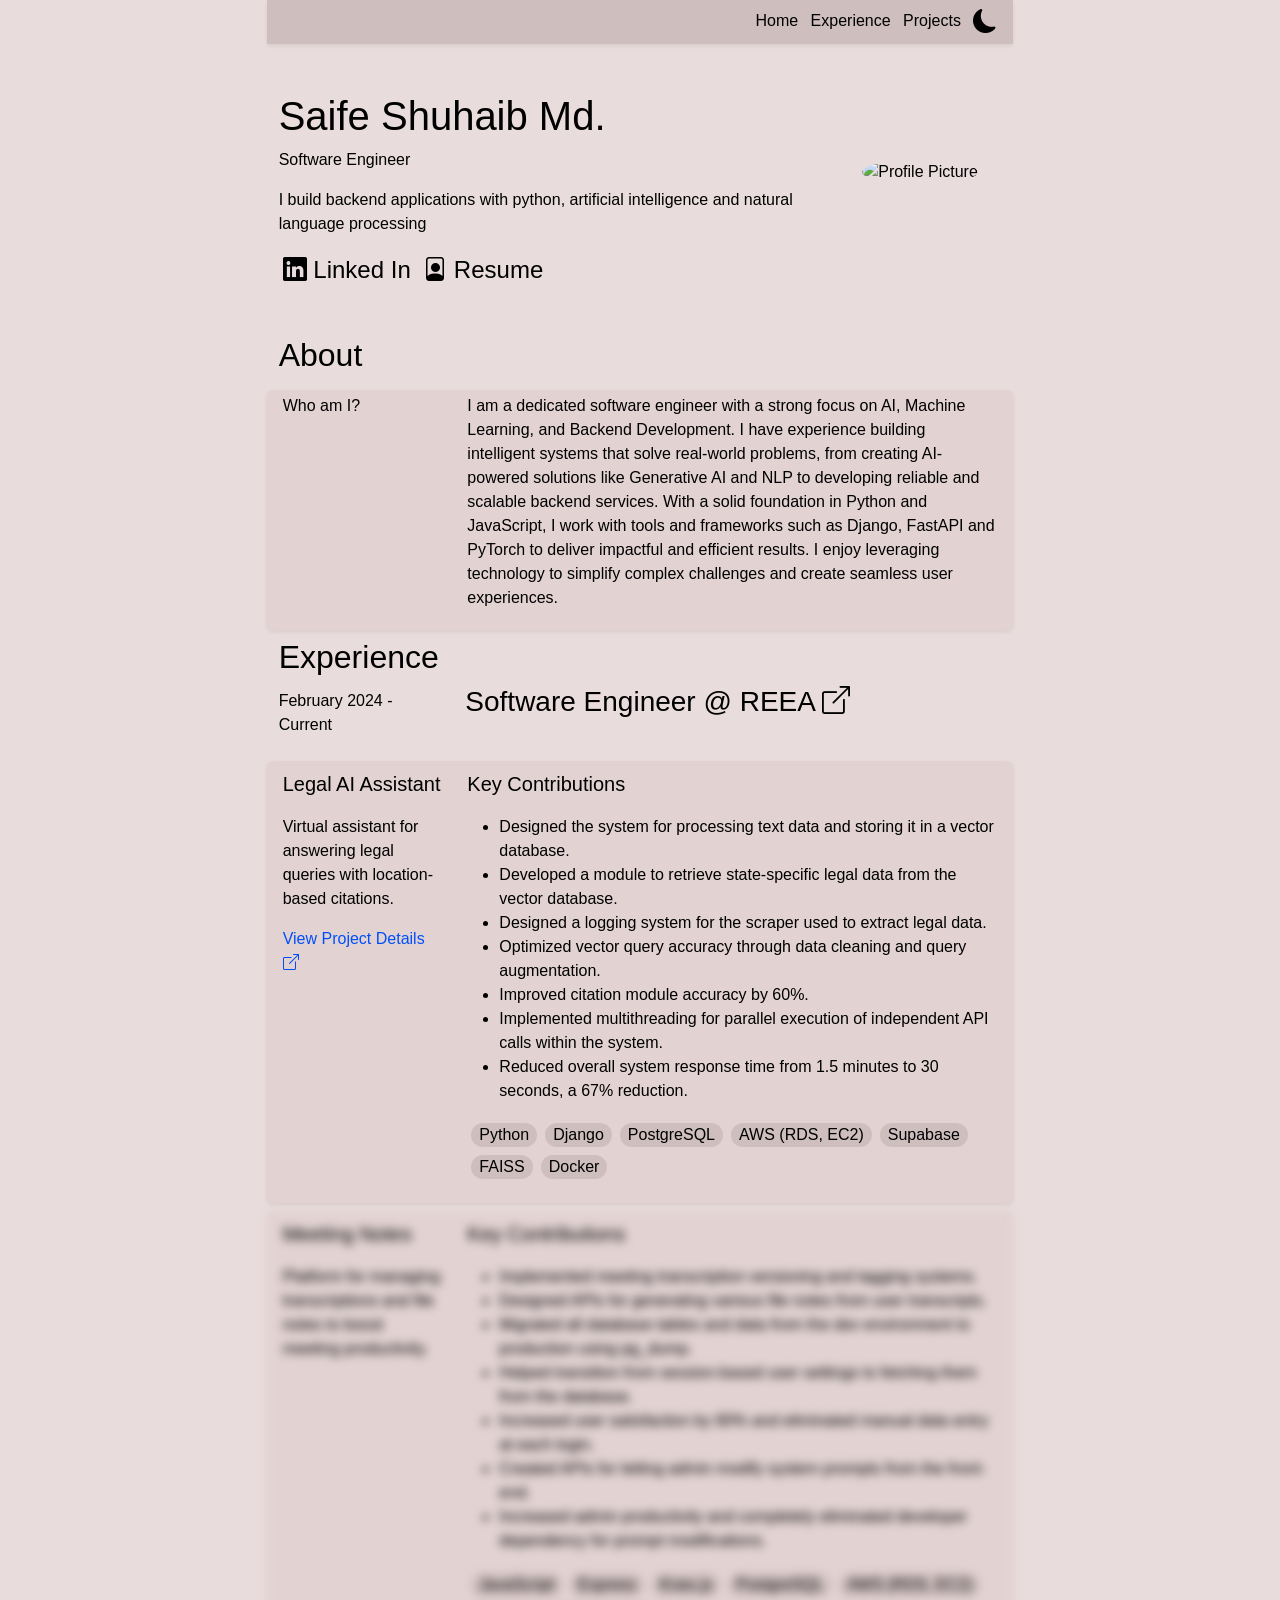
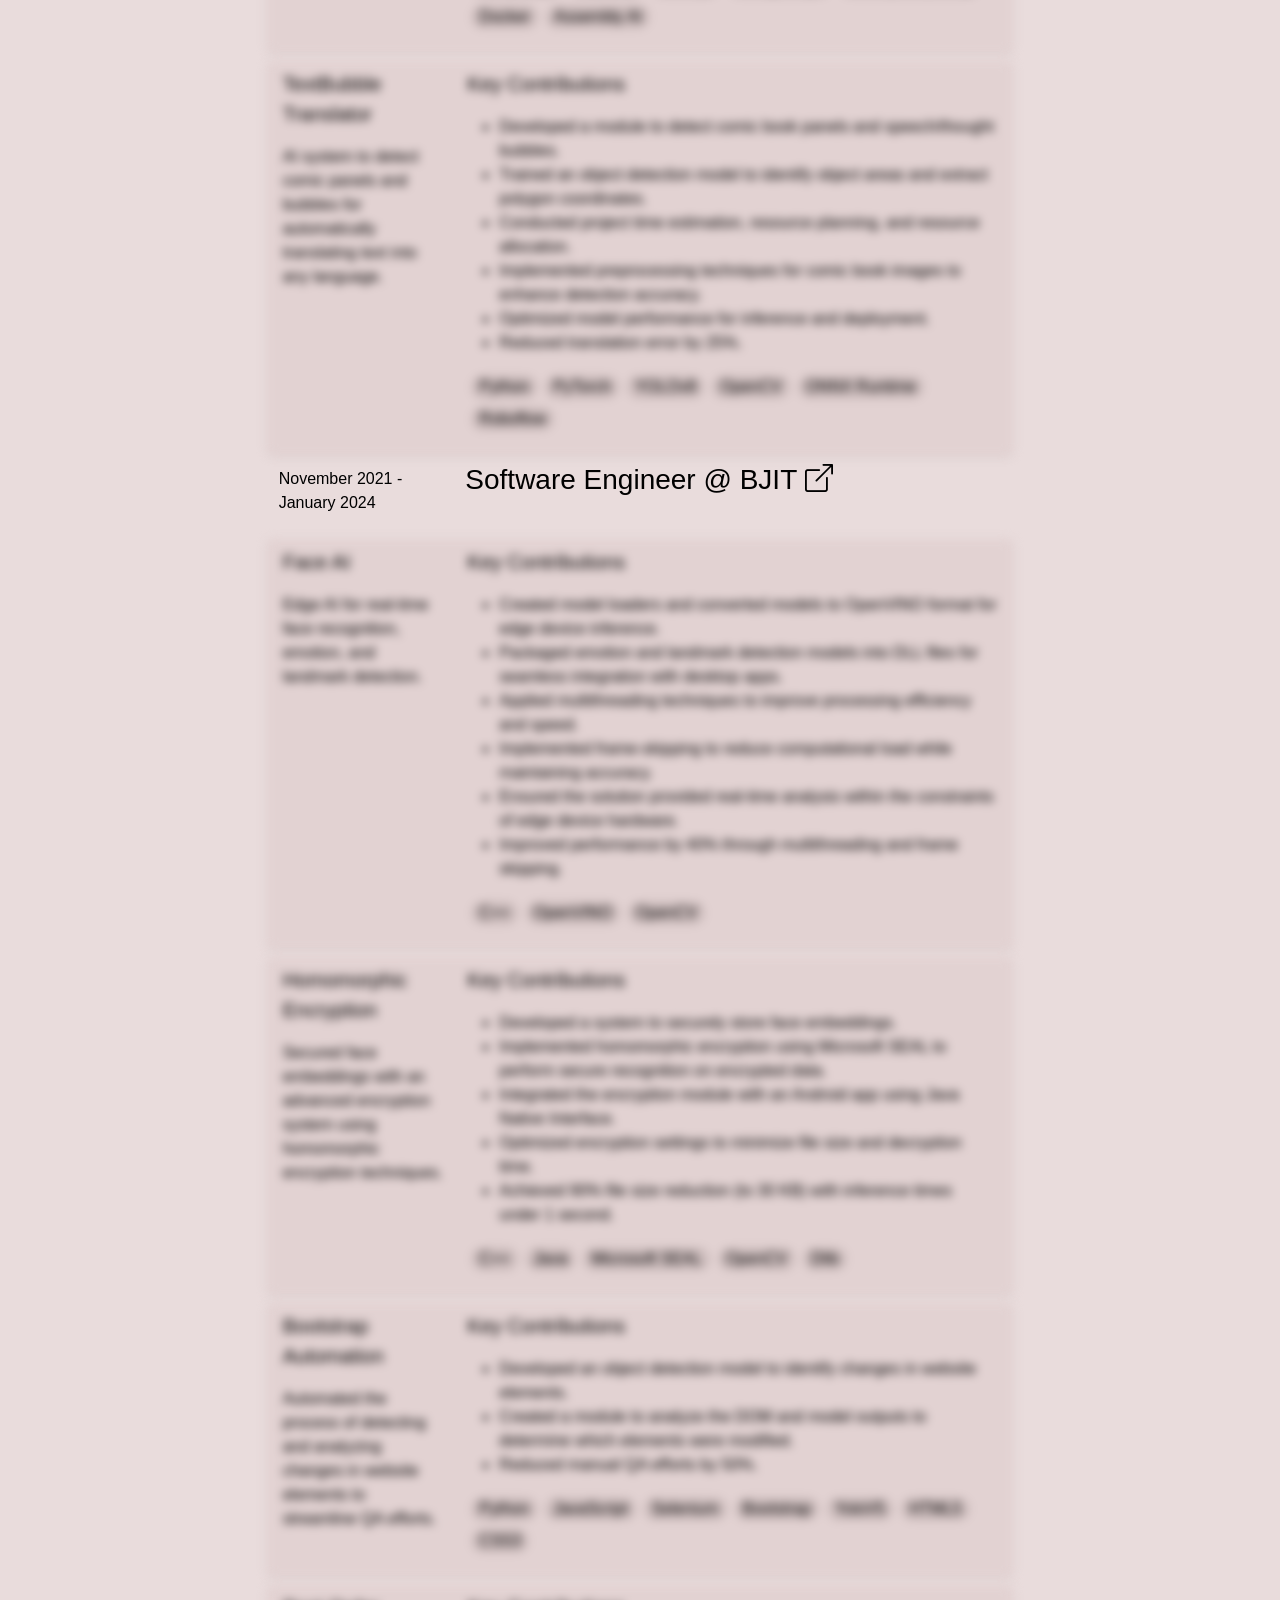
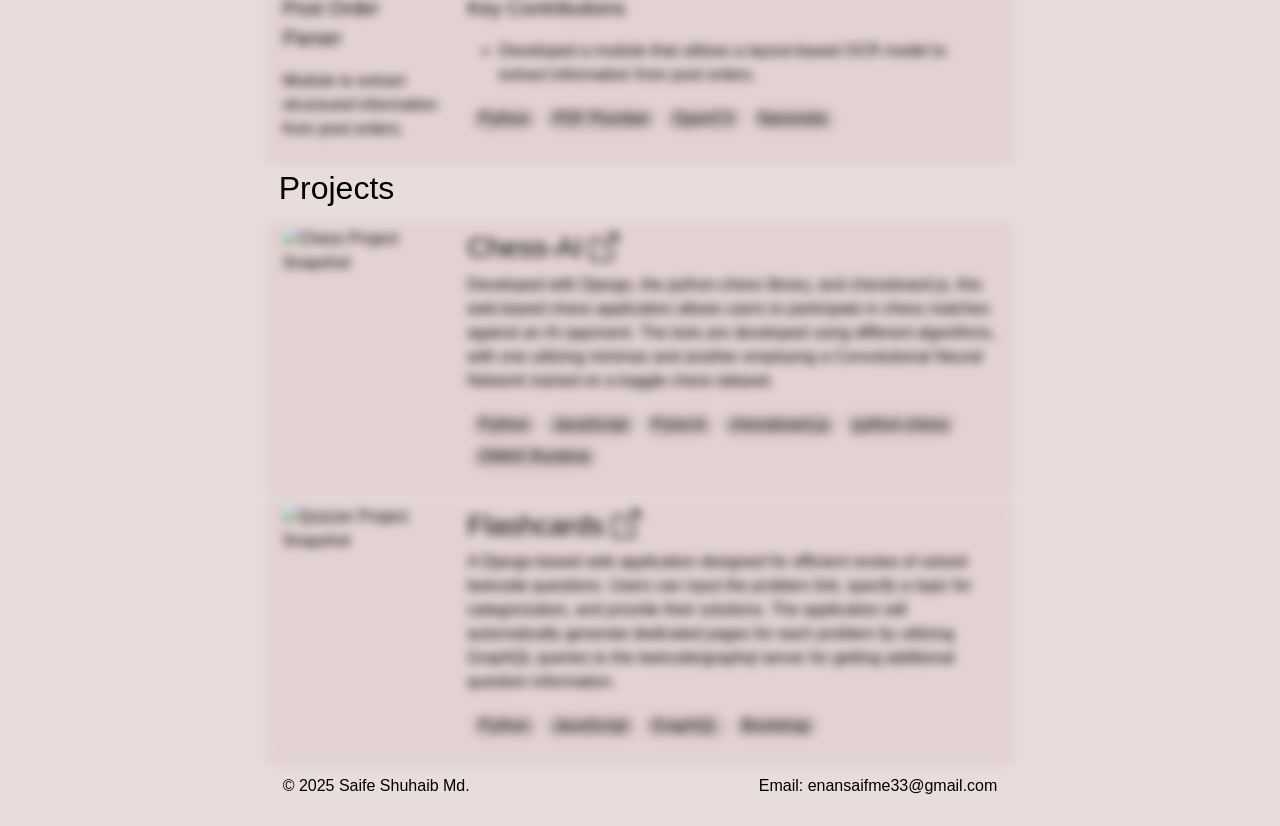
==== commit 0de52b44: "changed link color" ====
--- a/index.html
+++ b/index.html
@@ -95,7 +95,7 @@
             <div class="col-xl-3">
                 <p class="pt-1 lead"><b>Legal AI Assistant</b></p>
                 <p>Virtual assistant for answering legal queries with location-based citations.</p>
-                <a href="project-legalai.html" class="link-color link-style lead">
+                <a href="project-legalai.html" class="link-color-theme link-style">
                     View Project Details <i class="bi bi-box-arrow-up-right"></i>
                 </a>
             </div>
--- a/static/css/main.css
+++ b/static/css/main.css
@@ -0,0 +1,92 @@
+:root {
+    --theme-blue: #55bae2;
+    --theme-orange: #f3b542;
+    --theme-links: #004ffa;
+    --transition-duration: 0.1s;
+    --default-background-color: #e9dcdc;
+    --default-card-color: rgb(226, 210, 210);
+    --default-border-color: #cebebe;
+    --default-text-color: black;
+}
+
+body {
+    font-family: Space Grotesk, sans-serif;
+    background-color: var(--default-background-color);
+    color: var(--default-text-color);
+}
+
+.link-style {
+    text-decoration: none;
+    background-image: linear-gradient(to right, var(--default-text-color), var(--default-text-color));
+    background-size: 0% 0.1em;
+    background-position-y: 100%;
+    background-position-x: 0%;
+    background-repeat: no-repeat;
+    transition: background-size 0.2s ease-in-out;
+}
+
+.link-style:hover,
+.link-style:focus {
+    background-size: 100% 0.1em;
+}
+
+.btn:focus,.btn:active {
+    outline: none !important;
+    box-shadow: none;
+}
+
+.sticky-nav {
+    background-color: var(--default-border-color);
+}
+
+.dark-side {
+    --default-background-color: #242526;
+    --default-card-color: #292929;
+    --default-border-color: #363636;
+    --default-text-color: white;
+}
+
+.link-color {
+    color: var(--default-text-color)
+}
+
+.link-color-theme {
+    color: var(--theme-links)
+}
+
+.slidein-card {
+    background-color: var(--default-card-color);
+    opacity: 0;
+    filter: blur(5px);
+    transform: translateX(-100%);
+    transition: all 0.5s;
+}
+
+.slidein {
+    opacity: 1;
+    filter: blur(0);
+    transform: translateX(0);
+}
+
+.contact-form,
+.contact-form:focus {
+    background-color: var(--default-background-color);
+    border-color: var(--default-border-color);
+    color: var(--default-text-color);
+}
+
+.rounded-item {
+    background-color: var(--default-border-color);
+}
+
+.theme-image {
+  display: none;
+}
+
+body:not(.dark-side) .light-image {
+  display: block;
+}
+
+body.dark-side .dark-image {
+  display: block;
+}
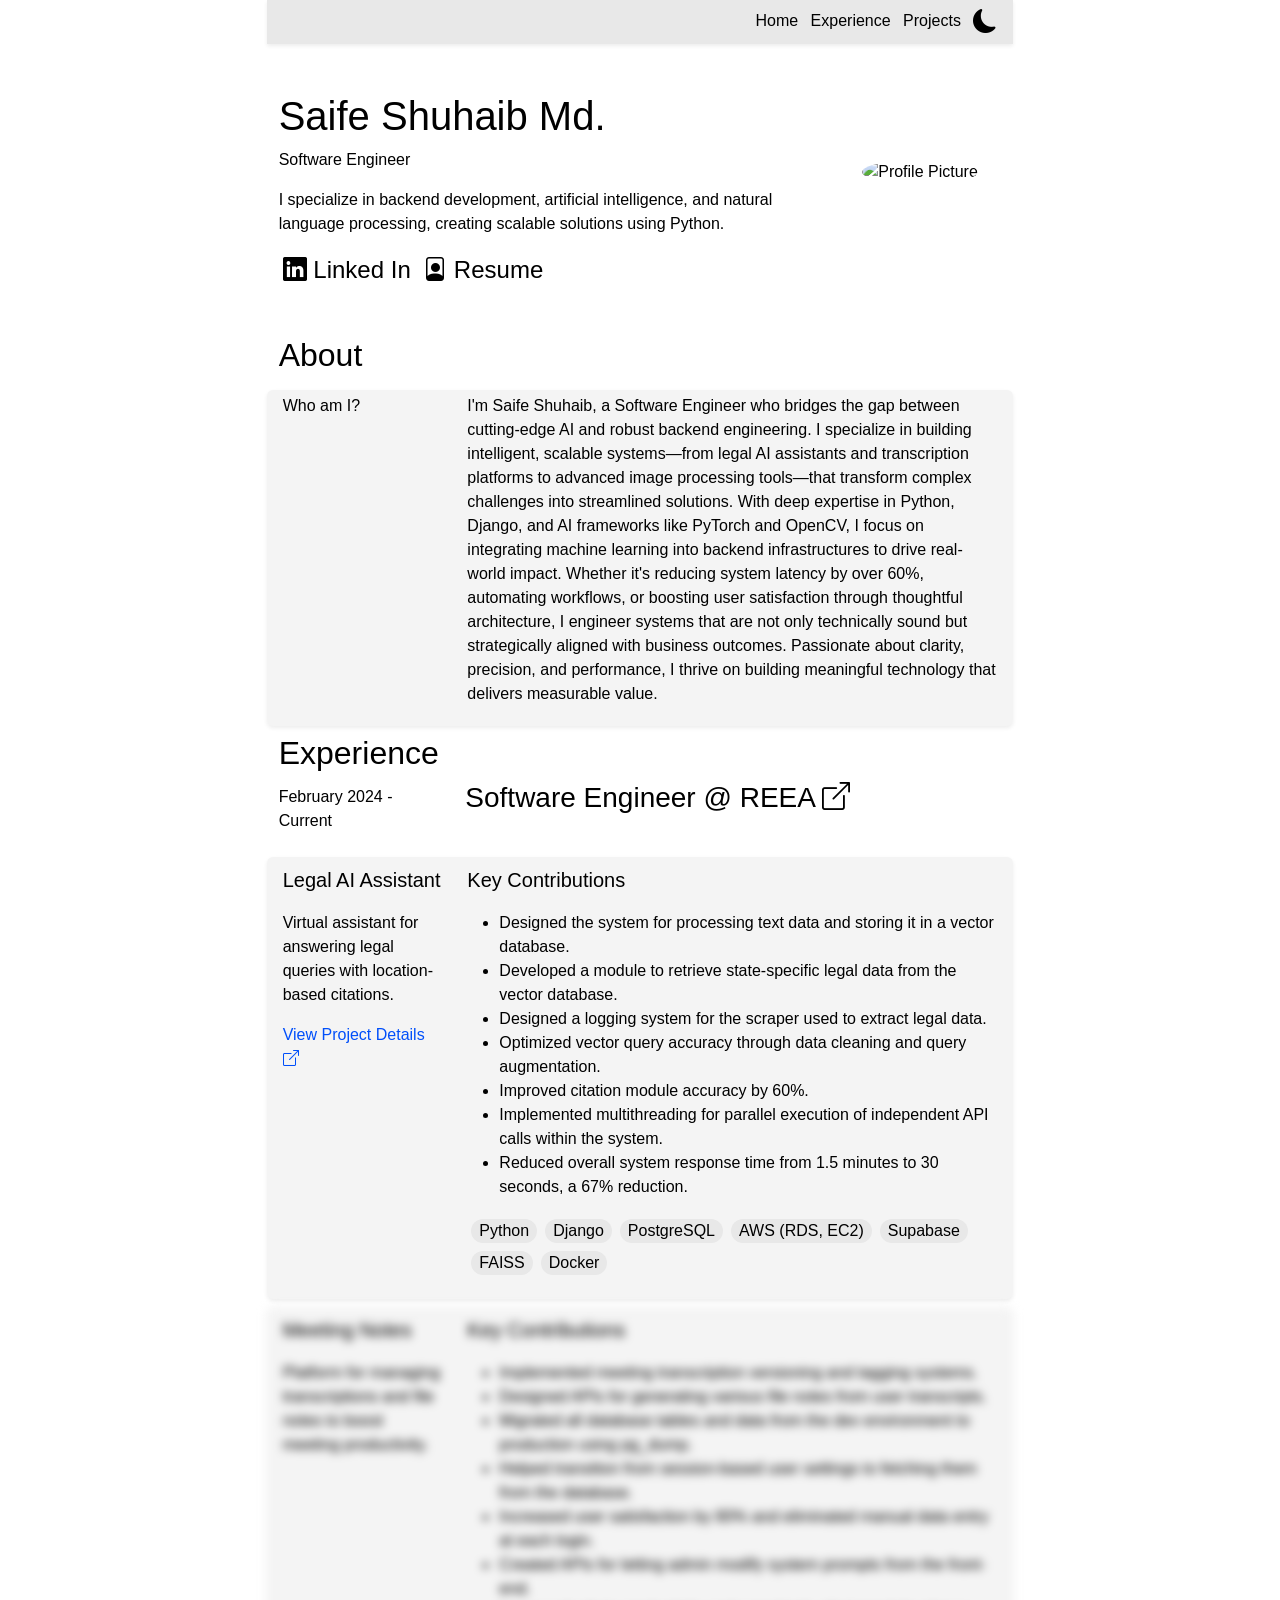
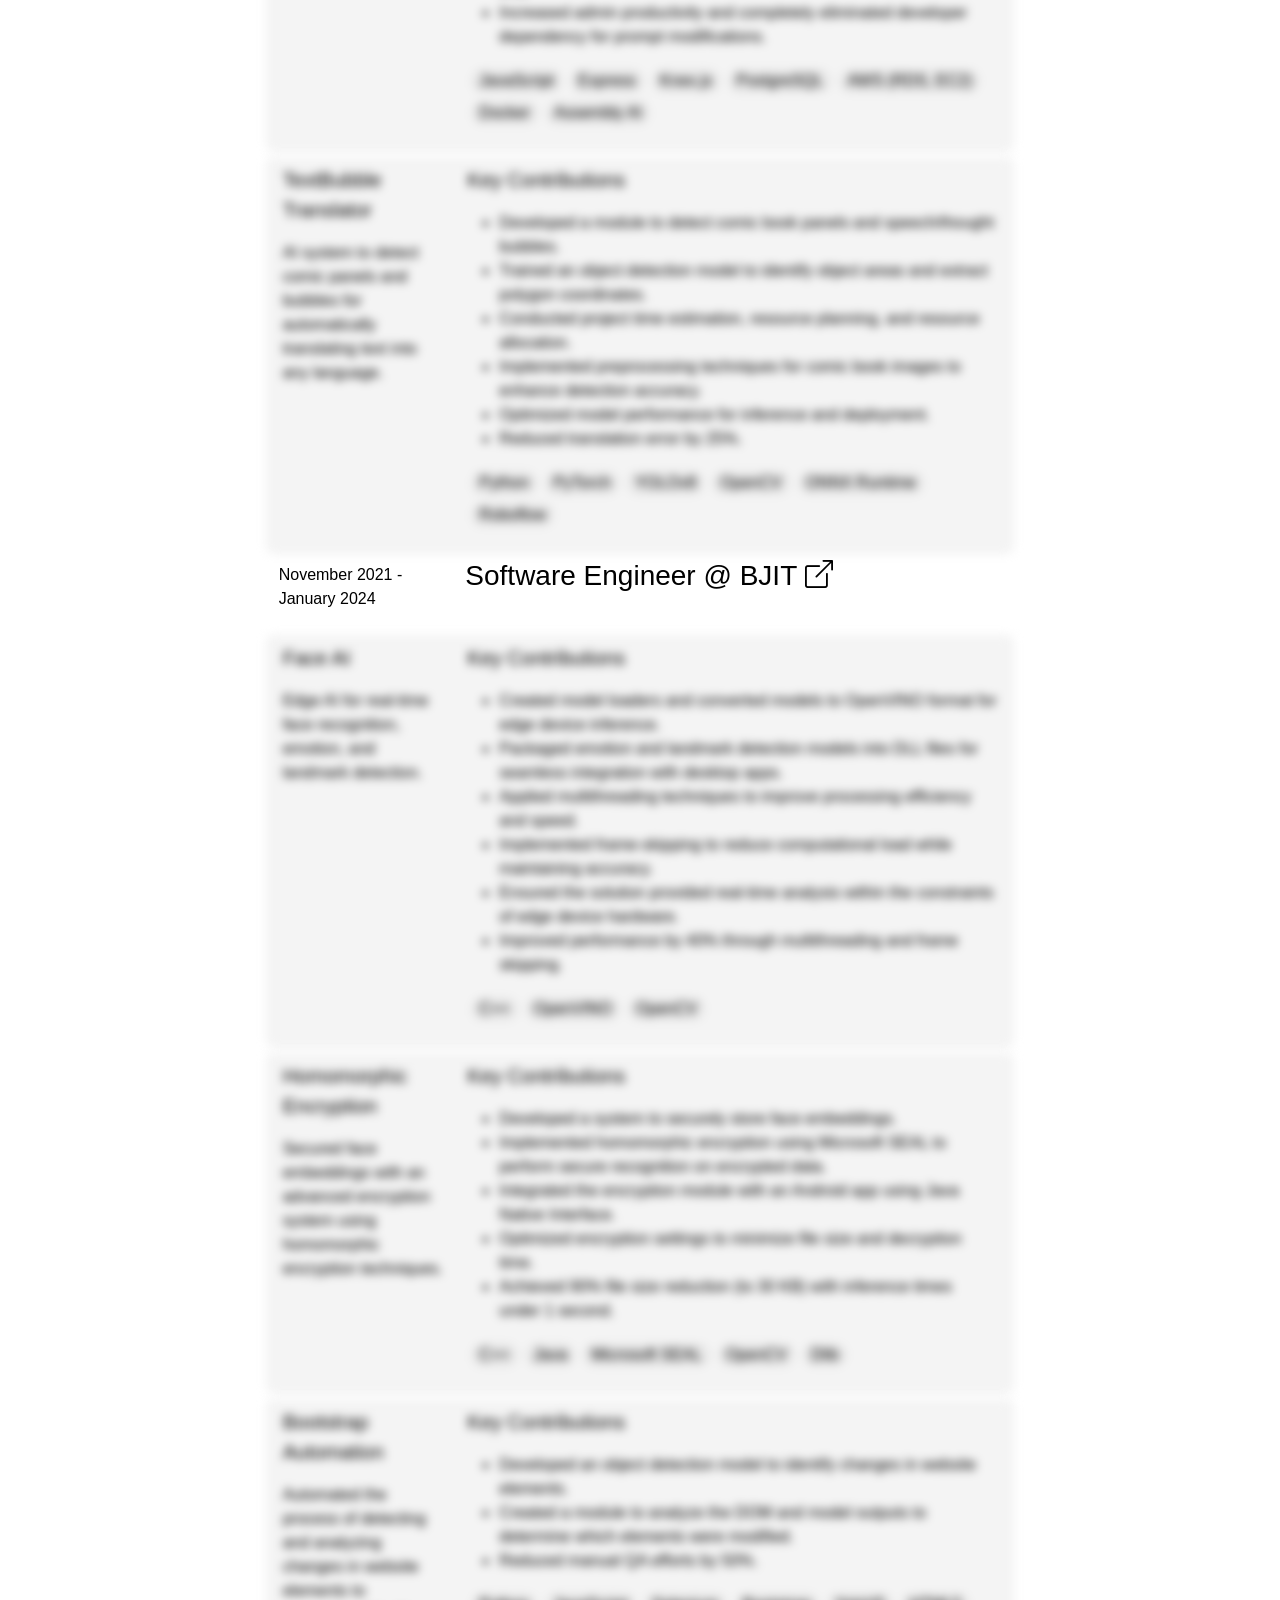
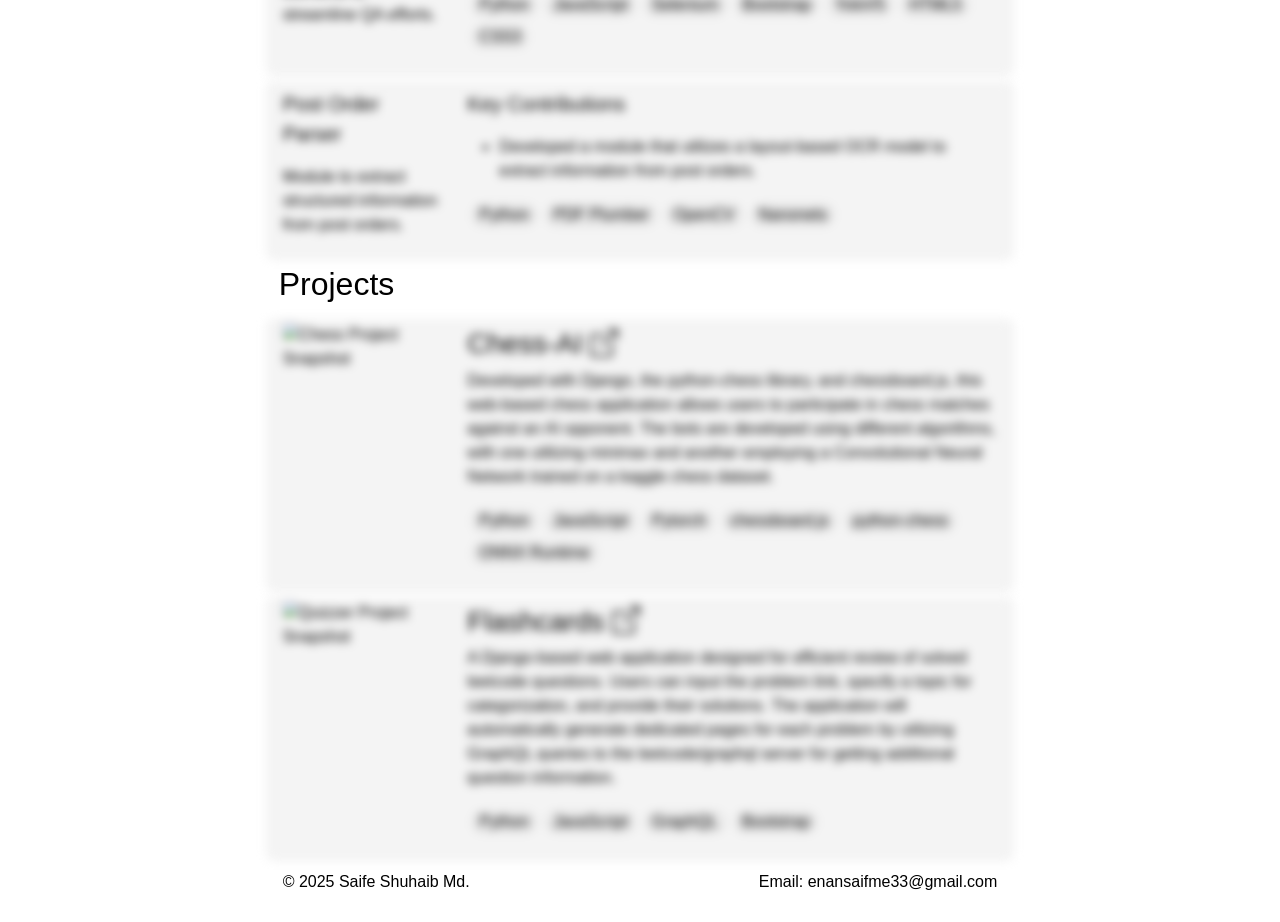
==== commit 8cc67f5f: "changed profile summary and about text" ====
--- a/index.html
+++ b/index.html
@@ -27,7 +27,7 @@
                 <a class="p-1 link-color link-style" href="#home">Home</a>
                 <a class="p-1 link-color link-style" href="#experience">Experience</a>
                 <a class="p-1 link-color link-style" href="#projects">Projects</a>
-                <a class="p-1 btn border-0 fs-4 link-color" id="dark-side-toggle" titlle="Light Toggle"><i id="toggler-icon" class="bi bi-moon-fill"></i></a>
+                <a class="p-1 btn border-0 fs-4 link-color" id="dark-side-toggle" title="Light Toggle"><i id="toggler-icon" class="bi bi-moon-fill"></i></a>
             </div>
         </nav>
         <!--Landing section-->
@@ -37,7 +37,10 @@
                     <div class="text-start">
                         <h1>Saife Shuhaib Md.</h1>
                         <p>Software Engineer</p>
-                        <p>I build backend applications with python, artificial intelligence and natural language processing</p>
+                        <p>
+                            I specialize in backend development, artificial intelligence, and natural language
+                            processing, creating scalable solutions using Python.
+                        </p>
                     </div>
                 </div>
             </div>
@@ -70,12 +73,15 @@
             </div>
             <div class="col">
                 <p>
-                    I am a dedicated software engineer with a strong focus on AI, Machine Learning, and Backend Development.
-                    I have experience building intelligent systems that solve real-world problems, from creating AI-powered
-                    solutions like Generative AI and NLP to developing reliable and scalable backend services. With a solid
-                    foundation in Python and JavaScript, I work with tools and frameworks such as Django, FastAPI and PyTorch
-                    to deliver impactful and efficient results. I enjoy leveraging technology to simplify complex challenges
-                    and create seamless user experiences.
+                    I'm Saife Shuhaib, a Software Engineer who bridges the gap between cutting-edge AI and robust backend
+                    engineering. I specialize in building intelligent, scalable systems—from legal AI assistants
+                    and transcription platforms to advanced image processing tools—that transform complex challenges
+                    into streamlined solutions. With deep expertise in Python, Django, and AI frameworks like PyTorch
+                    and OpenCV, I focus on integrating machine learning into backend infrastructures to drive real-world
+                    impact. Whether it's reducing system latency by over 60%, automating workflows, or boosting user
+                    satisfaction through thoughtful architecture, I engineer systems that are not only technically sound
+                    but strategically aligned with business outcomes. Passionate about clarity, precision, and performance,
+                    I thrive on building meaningful technology that delivers measurable value.
                 </p>
             </div>
         </div>
--- a/static/css/main.css
+++ b/static/css/main.css
@@ -3,9 +3,9 @@
     --theme-orange: #f3b542;
     --theme-links: #004ffa;
     --transition-duration: 0.1s;
-    --default-background-color: #e9dcdc;
-    --default-card-color: rgb(226, 210, 210);
-    --default-border-color: #cebebe;
+    --default-background-color: white;
+    --default-card-color: rgb(244, 244, 244);
+    --default-border-color: rgb(232, 232, 232);
     --default-text-color: black;
 }
 
